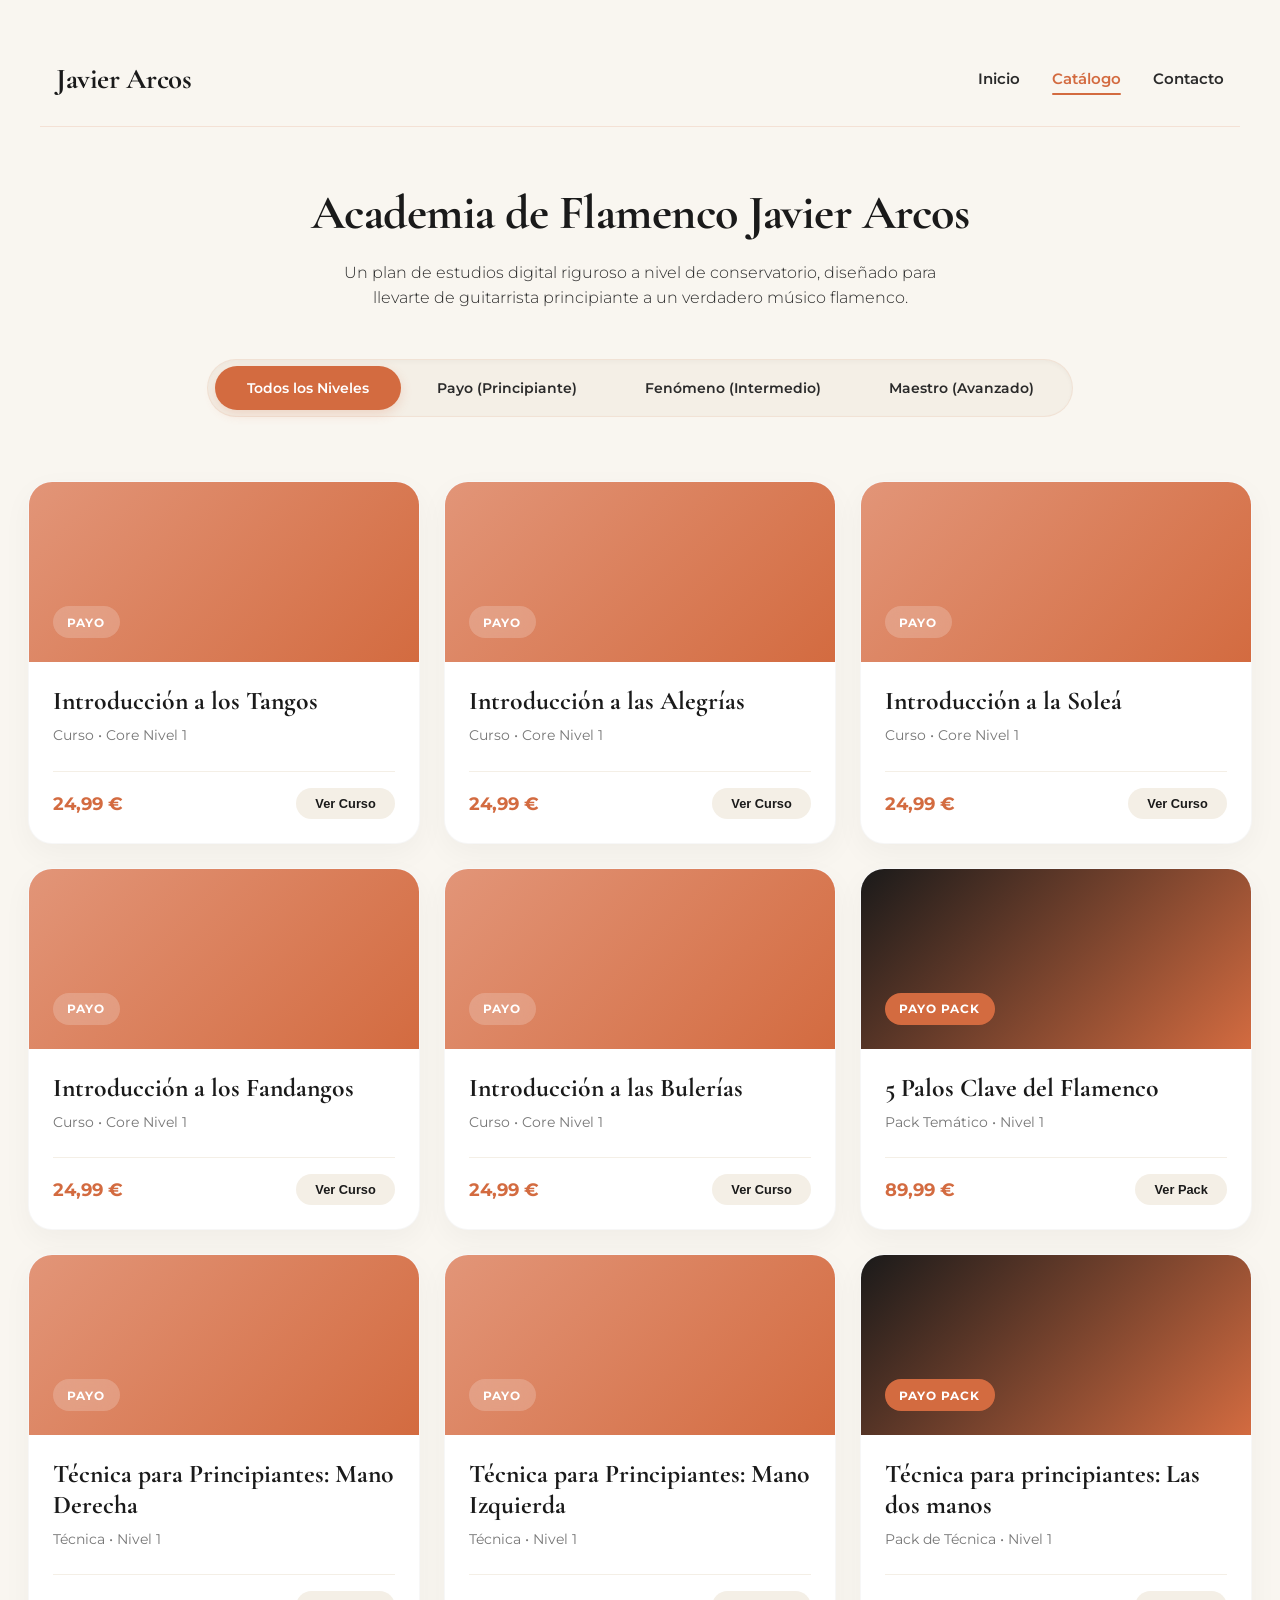
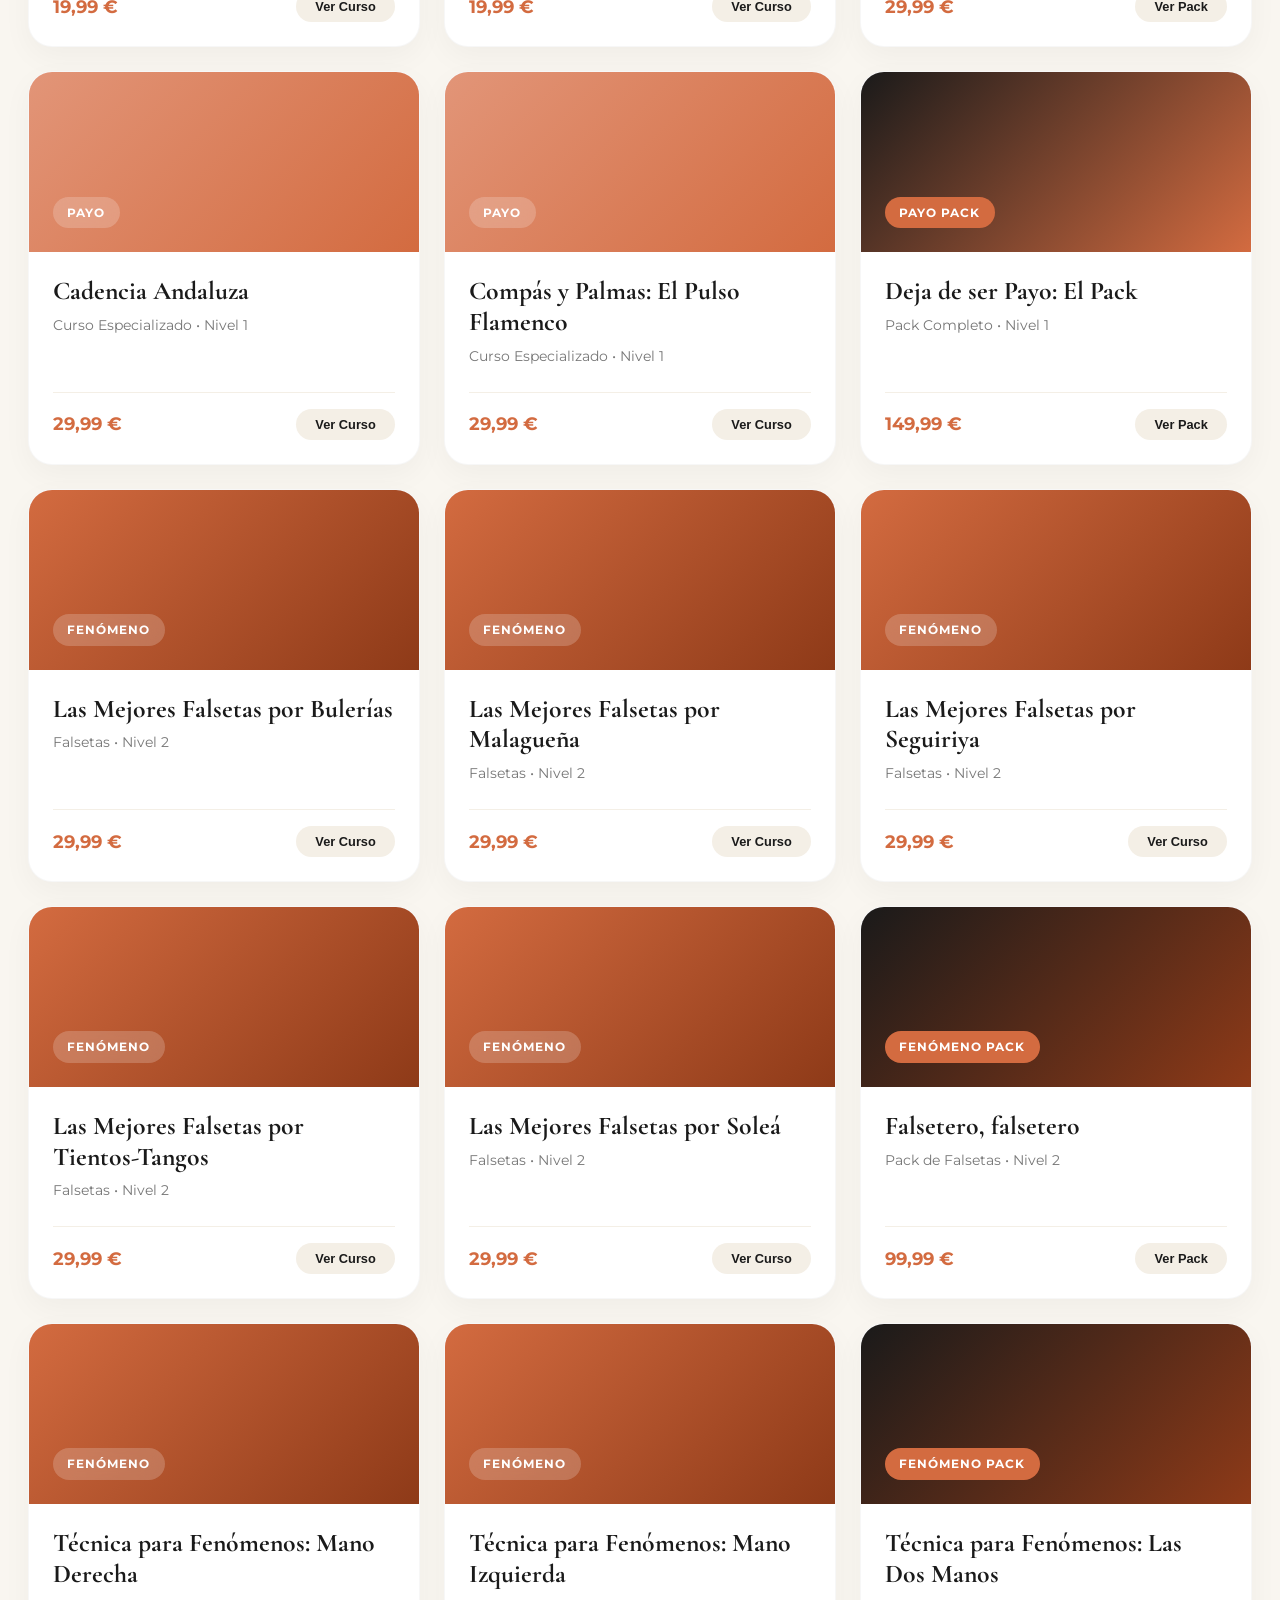
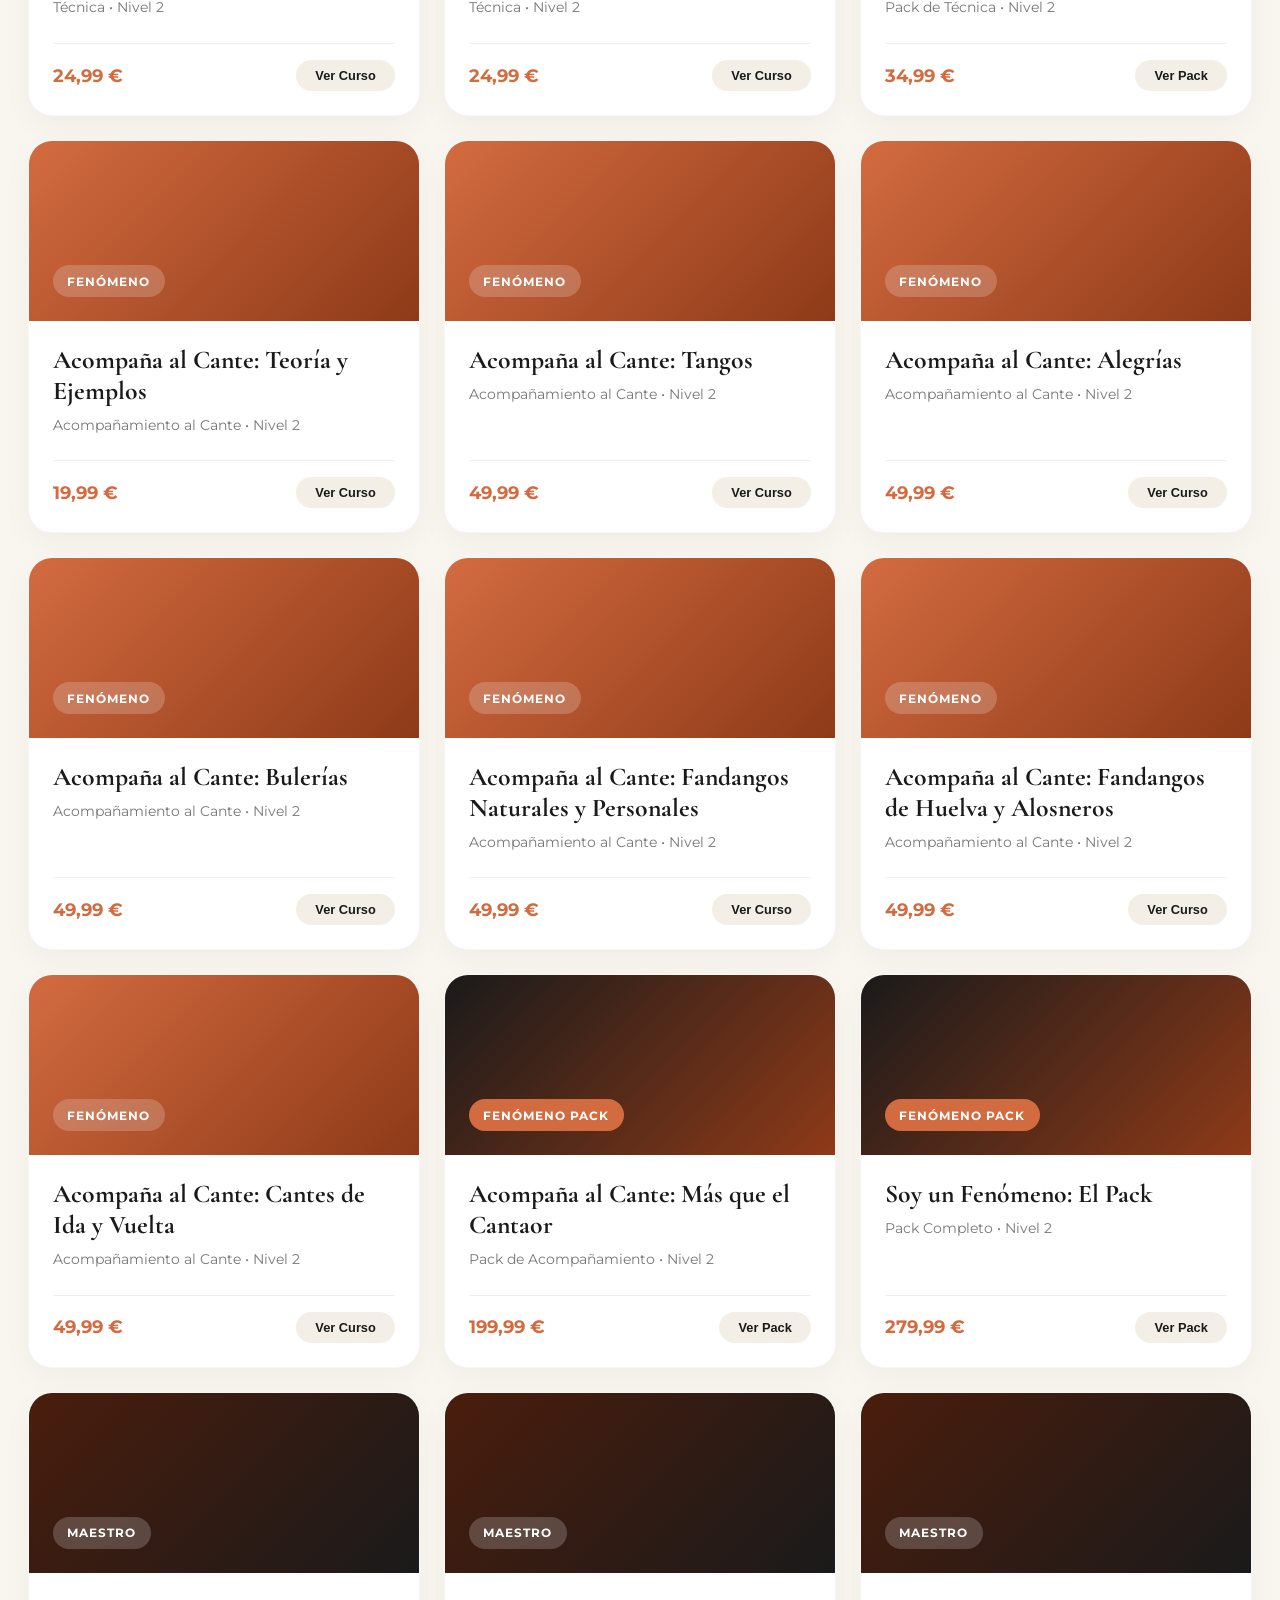
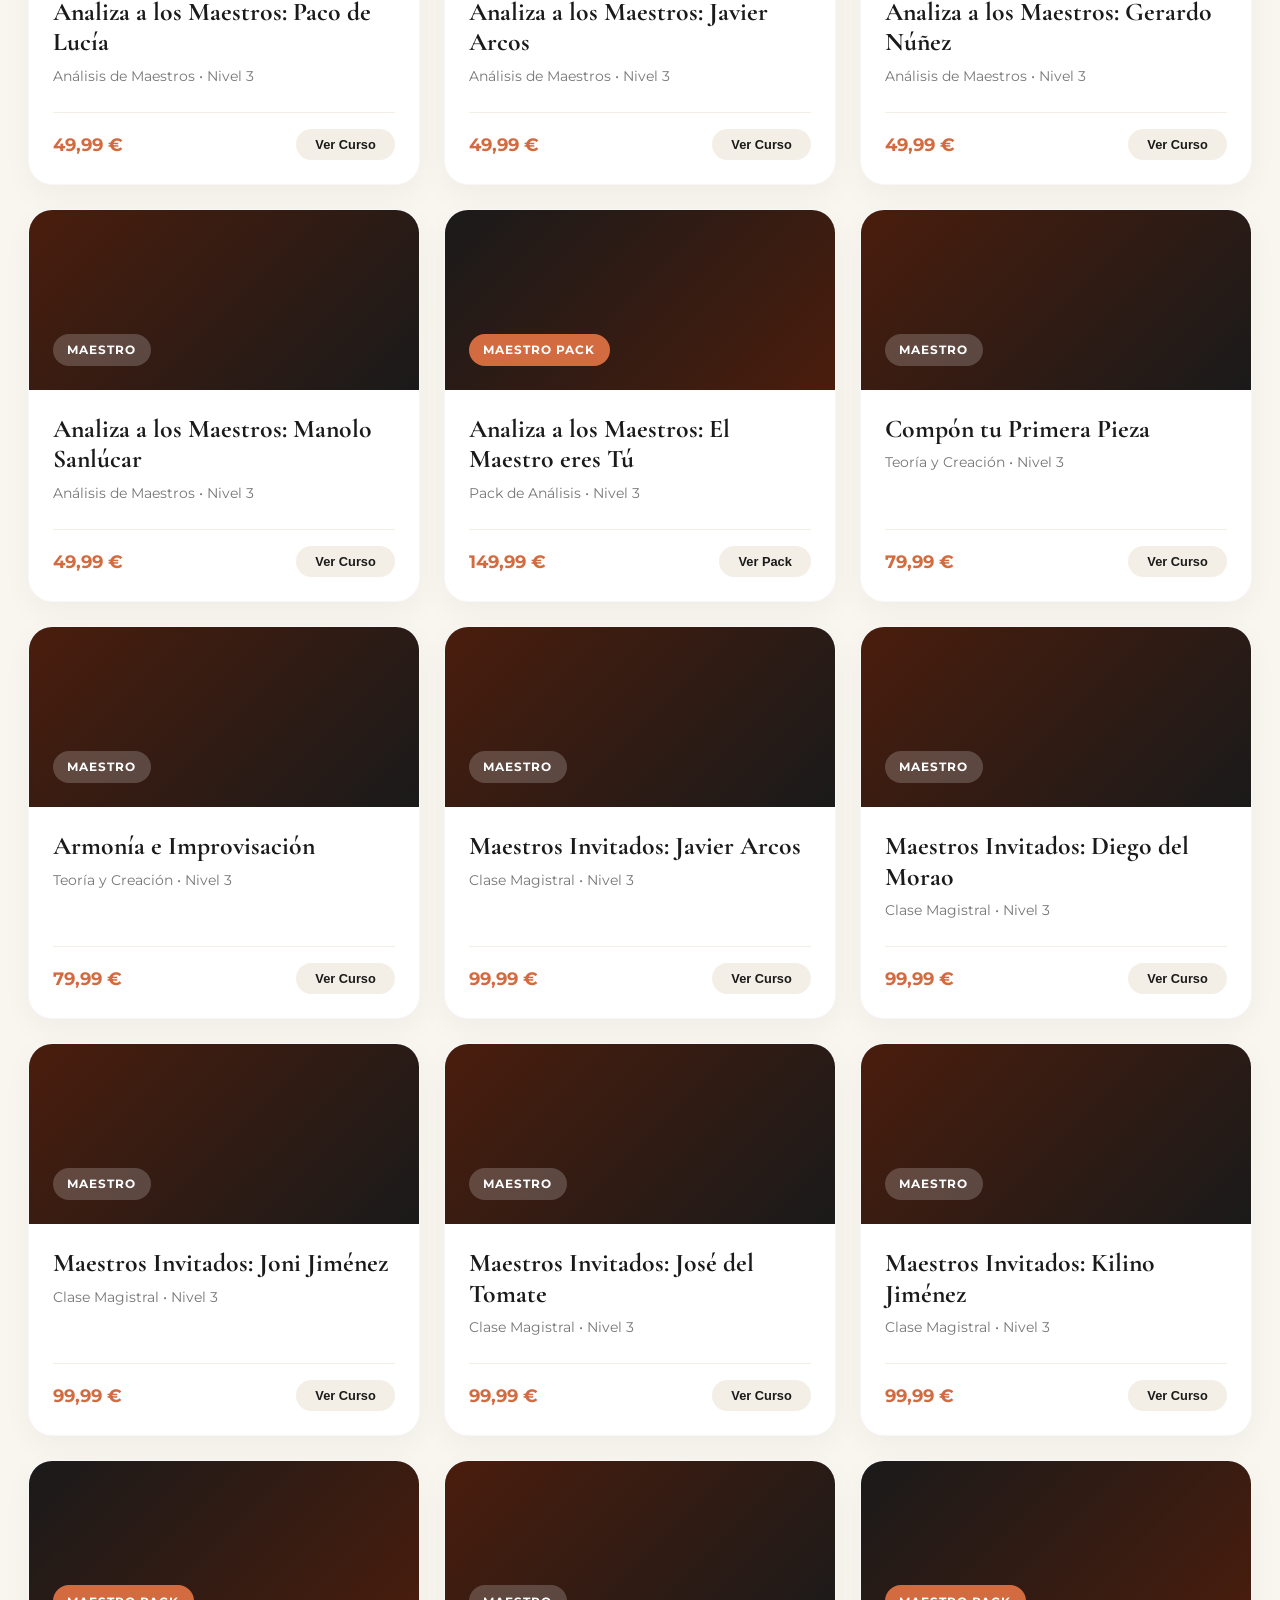
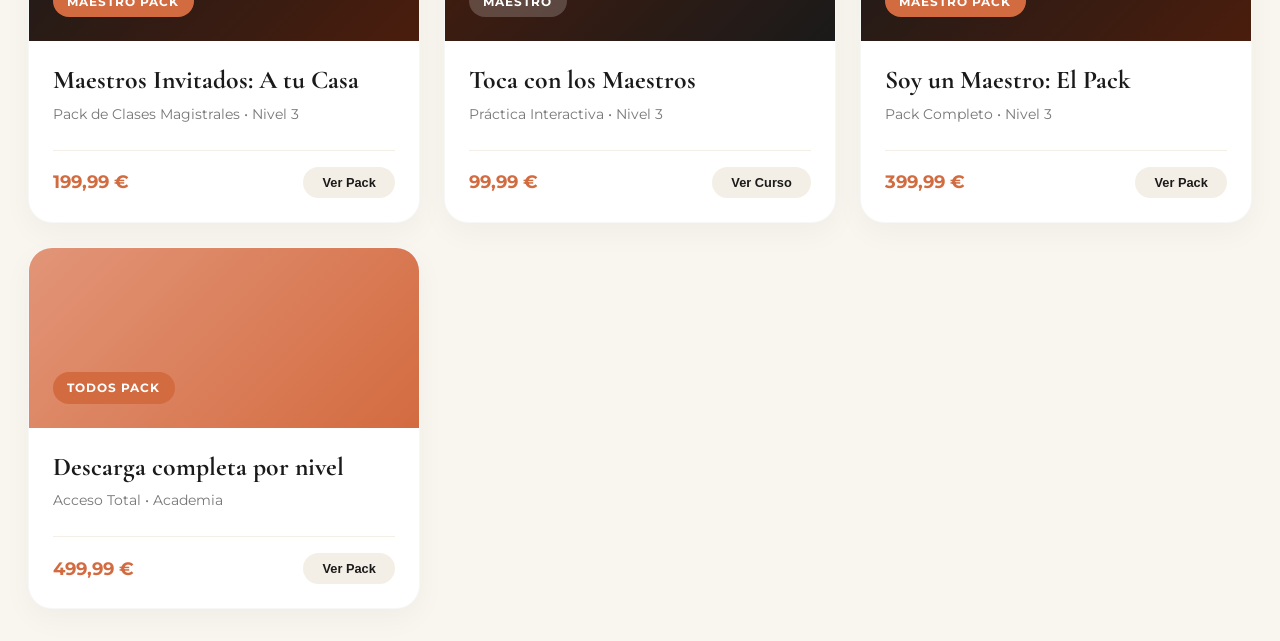
==== catalogo.html @ 4272d0fd "Added initial files" ====
<!DOCTYPE html>
<html lang="es">
<head>
    <meta charset="UTF-8">
    <meta name="viewport" content="width=device-width, initial-scale=1.0">
    <title>Academia de Flamenco Javier Arcos — Catálogo</title>
    <!-- Google Fonts: Cormorant Garamond (Serif) & Montserrat (Sans-Serif) -->
    <link rel="preconnect" href="https://fonts.googleapis.com">
    <link rel="preconnect" href="https://fonts.gstatic.com" crossorigin>
    <link href="https://fonts.googleapis.com/css2?family=Cormorant+Garamond:ital,wght@0,400;0,600;0,700;1,400&family=Montserrat:wght@300;400;500;600;700&display=swap" rel="stylesheet">
    
    <!-- Load parsed inventory from Prices CSV -->
    <script src="inventory.js"></script>
    
    <style>
        :root {
            --bg-clay: #F9F6F0;
            --bg-clay-dark: #F4EFE6;
            --terra-cotta: #D36B40;
            --pastel-orange: #F4A261;
            --charcoal: #1A1A1A;
            --charcoal-light: #2A2A2A;
            --white: #FFFFFF;
            --transition-smooth: all 0.35s cubic-bezier(0.16, 1, 0.3, 1);
        }

        * {
            box-sizing: border-box;
            margin: 0;
            padding: 0;
        }

        body {
            background-color: var(--bg-clay);
            color: var(--charcoal);
            font-family: 'Montserrat', sans-serif;
            line-height: 1.6;
            padding: 2rem 1rem;
            -webkit-font-smoothing: antialiased;
        }

        /* --- NAVIGATION BAR --- */
        .nav-bar {
            max-width: 1200px;
            margin: 0 auto 3rem auto;
            display: flex;
            justify-content: space-between;
            align-items: center;
            padding: 1.5rem 1rem;
            border-bottom: 1px solid rgba(211, 107, 64, 0.15);
        }

        .nav-logo {
            font-family: 'Cormorant Garamond', serif;
            font-size: 1.8rem;
            font-weight: 700;
            color: var(--charcoal);
            text-decoration: none;
            letter-spacing: -0.5px;
        }

        .nav-links {
            display: flex;
            gap: 2rem;
        }

        .nav-links a {
            font-family: 'Montserrat', sans-serif;
            font-size: 0.95rem;
            font-weight: 600;
            color: var(--charcoal-light);
            text-decoration: none;
            transition: var(--transition-smooth);
            position: relative;
            padding: 0.25rem 0;
        }

        .nav-links a:hover {
            color: var(--terra-cotta);
        }

        .nav-links a.active {
            color: var(--terra-cotta);
        }

        .nav-links a.active::after {
            content: '';
            position: absolute;
            bottom: 0;
            left: 0;
            width: 100%;
            height: 2px;
            background-color: var(--terra-cotta);
            border-radius: 2px;
        }

        header {
            max-width: 1200px;
            margin: 0 auto 3rem auto;
            text-align: center;
        }

        header h1 {
            font-family: 'Cormorant Garamond', serif;
            font-size: 3rem;
            font-weight: 700;
            margin-bottom: 0.5rem;
            color: var(--charcoal);
            letter-spacing: -0.5px;
        }

        header p {
            font-size: 1rem;
            font-weight: 300;
            color: var(--charcoal-light);
            max-width: 600px;
            margin: 0 auto;
        }

        /* --- STYLISH FILTER CONTROLS --- */
        .filter-container {
            display: flex;
            justify-content: center;
            margin-bottom: 3rem;
        }

        .filter-bar {
            background-color: var(--bg-clay-dark);
            padding: 0.4rem;
            border-radius: 100px;
            display: flex;
            gap: 0.25rem;
            box-shadow: inset 0 2px 4px rgba(0,0,0,0.03);
            border: 1px solid rgba(211, 107, 64, 0.1);
        }

        .filter-btn {
            background: none;
            border: none;
            outline: none;
            padding: 0.8rem 2rem;
            font-family: 'Montserrat', sans-serif;
            font-size: 0.9rem;
            font-weight: 600;
            color: var(--charcoal-light);
            border-radius: 100px;
            cursor: pointer;
            transition: var(--transition-smooth);
        }

        .filter-btn:hover {
            color: var(--terra-cotta);
        }

        .filter-btn.active {
            background-color: var(--terra-cotta);
            color: var(--white);
            box-shadow: 0 4px 12px rgba(213, 107, 64, 0.2);
        }

        /* --- SCROLLABLE CARD TRACK --- */
        .library-wrapper {
            max-width: 1240px;
            margin: 0 auto;
            position: relative;
        }

        /* Horizontal Scroll on Mobile, Beautiful Grid on Desktop */
        .library-track {
            display: flex;
            gap: 1.5rem;
            overflow-x: auto;
            padding: 1rem 0.5rem 2.5rem 0.5rem;
            scroll-behavior: smooth;
            scrollbar-width: thin;
            scrollbar-color: var(--terra-cotta) var(--bg-clay-dark);
        }

        .library-track::-webkit-scrollbar {
            height: 6px;
        }

        .library-track::-webkit-scrollbar-track {
            background: var(--bg-clay-dark);
            border-radius: 10px;
        }

        .library-track::-webkit-scrollbar-thumb {
            background-color: var(--terra-cotta);
            border-radius: 10px;
        }

        /* --- THE CARD --- */
        .course-card {
            flex: 0 0 320px;
            background-color: var(--white);
            border-radius: 24px;
            overflow: hidden;
            box-shadow: 0 10px 30px rgba(26, 26, 26, 0.04);
            border: 1px solid rgba(26, 26, 26, 0.03);
            cursor: pointer;
            transition: var(--transition-smooth);
            display: flex;
            flex-direction: column;
            position: relative;
        }

        .course-card:hover {
            transform: translateY(-8px);
            box-shadow: 0 20px 40px rgba(213, 107, 64, 0.1);
            border-color: rgba(213, 107, 64, 0.15);
        }

        /* Unique artistic gradient covers for a warm, premium feel */
        .card-cover {
            height: 180px;
            position: relative;
            display: flex;
            align-items: flex-end;
            padding: 1.5rem;
            background-size: cover;
            background-position: center;
        }

        .cover-payo {
            background: linear-gradient(135deg, #E29578 0%, #D36B40 100%);
        }
        .cover-fenomeno {
            background: linear-gradient(135deg, #D36B40 0%, #8E3A18 100%);
        }
        .cover-maestro {
            background: linear-gradient(135deg, #4A1D0D 0%, #1A1A1A 100%);
        }

        .badge {
            background-color: rgba(255, 255, 255, 0.2);
            backdrop-filter: blur(10px);
            color: var(--white);
            padding: 0.4rem 0.9rem;
            border-radius: 100px;
            font-size: 0.75rem;
            font-weight: 700;
            text-transform: uppercase;
            letter-spacing: 1px;
        }

        .card-content {
            padding: 1.5rem;
            display: flex;
            flex-direction: column;
            flex-grow: 1;
            justify-content: space-between;
        }

        .card-title {
            font-family: 'Cormorant Garamond', serif;
            font-size: 1.6rem;
            font-weight: 700;
            color: var(--charcoal);
            line-height: 1.2;
            margin-bottom: 0.5rem;
        }

        .card-meta {
            font-size: 0.85rem;
            color: #777;
            margin-bottom: 1.5rem;
            font-weight: 400;
        }

        .card-footer {
            display: flex;
            justify-content: space-between;
            align-items: center;
            border-top: 1px solid var(--bg-clay-dark);
            padding-top: 1rem;
            margin-top: auto;
        }

        .price-tag {
            font-size: 1.15rem;
            font-weight: 700;
            color: var(--terra-cotta);
        }

        .view-btn {
            background-color: var(--bg-clay-dark);
            color: var(--charcoal);
            border: none;
            padding: 0.5rem 1.2rem;
            border-radius: 100px;
            font-weight: 600;
            font-size: 0.8rem;
            transition: var(--transition-smooth);
        }

        .course-card:hover .view-btn {
            background-color: var(--terra-cotta);
            color: var(--white);
        }

        /* --- APP STORE POPUP MODAL --- */
        .modal-overlay {
            position: fixed;
            top: 0;
            left: 0;
            width: 100%;
            height: 100%;
            background-color: rgba(26, 26, 26, 0.4);
            backdrop-filter: blur(8px);
            display: flex;
            justify-content: center;
            align-items: center;
            z-index: 1000;
            opacity: 0;
            pointer-events: none;
            transition: opacity 0.3s ease;
            padding: 1.5rem;
        }

        .modal-overlay.active {
            opacity: 1;
            pointer-events: auto;
        }

        .modal-card {
            background-color: var(--white);
            width: 100%;
            max-width: 600px;
            border-radius: 32px;
            overflow: hidden;
            box-shadow: 0 30px 60px rgba(0,0,0,0.2);
            position: relative;
            transform: scale(0.9) translateY(30px);
            transition: transform 0.4s cubic-bezier(0.16, 1, 0.3, 1);
            max-height: 90vh;
            display: flex;
            flex-direction: column;
        }

        .modal-overlay.active .modal-card {
            transform: scale(1) translateY(0);
        }

        .modal-close {
            position: absolute;
            top: 1.5rem;
            right: 1.5rem;
            width: 36px;
            height: 36px;
            background-color: rgba(26, 26, 26, 0.8);
            border: none;
            border-radius: 50%;
            color: var(--white);
            font-size: 1.2rem;
            cursor: pointer;
            display: flex;
            align-items: center;
            justify-content: center;
            z-index: 10;
            transition: var(--transition-smooth);
        }

        .modal-close:hover {
            background-color: var(--terra-cotta);
            transform: rotate(90deg);
        }

        .modal-hero {
            height: 220px;
            position: relative;
            display: flex;
            align-items: flex-end;
            padding: 2rem;
        }

        .modal-body {
            padding: 2rem;
            overflow-y: auto;
        }

        .modal-title {
            font-family: 'Cormorant Garamond', serif;
            font-size: 2.2rem;
            font-weight: 700;
            color: var(--charcoal);
            line-height: 1.2;
            margin-bottom: 0.5rem;
        }

        .modal-level {
            font-size: 0.85rem;
            text-transform: uppercase;
            font-weight: 700;
            letter-spacing: 1.5px;
            color: var(--terra-cotta);
            margin-bottom: 1rem;
        }

        .modal-desc {
            font-size: 0.95rem;
            font-weight: 300;
            color: var(--charcoal-light);
            margin-bottom: 2rem;
        }

        /* --- SYLLABUS / CURRICULUM SECTION --- */
        .modal-curriculum {
            margin-top: 2rem;
            margin-bottom: 2rem;
            border-top: 1px solid var(--bg-clay-dark);
            padding-top: 1.5rem;
        }

        .curriculum-title {
            font-family: 'Cormorant Garamond', serif;
            font-size: 1.4rem;
            font-weight: 700;
            margin-bottom: 1rem;
            color: var(--charcoal);
        }

        .curriculum-list {
            display: flex;
            flex-direction: column;
            gap: 0.75rem;
        }

        .curriculum-item {
            background-color: var(--bg-clay);
            padding: 0.9rem 1.2rem;
            border-radius: 12px;
            display: flex;
            justify-content: space-between;
            align-items: center;
            border: 1px solid rgba(211, 107, 64, 0.05);
            transition: var(--transition-smooth);
        }

        .curriculum-item:hover {
            border-color: rgba(211, 107, 64, 0.2);
            background-color: var(--bg-clay-dark);
        }

        .curriculum-left {
            display: flex;
            align-items: center;
            gap: 0.75rem;
        }

        .curriculum-play-icon {
            color: var(--terra-cotta);
            font-size: 1.1rem;
            display: flex;
            align-items: center;
        }

        .curriculum-lesson-title {
            font-size: 0.9rem;
            font-weight: 500;
            color: var(--charcoal-light);
        }

        .curriculum-duration {
            font-size: 0.8rem;
            font-weight: 600;
            color: #777;
            background-color: rgba(0,0,0,0.04);
            padding: 0.2rem 0.5rem;
            border-radius: 6px;
        }

        /* --- THE SMART BUNDLE UPSELL BANNER --- */
        .upsell-banner {
            background-color: var(--bg-clay-dark);
            border: 1px dashed var(--terra-cotta);
            border-radius: 20px;
            padding: 1.5rem;
            margin-bottom: 2rem;
            display: none; /* Controlled via JS */
            flex-direction: column;
            gap: 1rem;
        }

        .upsell-header {
            display: flex;
            align-items: center;
            gap: 0.5rem;
            font-weight: 700;
            font-size: 0.9rem;
            color: var(--terra-cotta);
        }

        .upsell-text {
            font-size: 0.85rem;
            color: var(--charcoal-light);
            font-weight: 400;
        }

        .upsell-btn {
            background-color: var(--terra-cotta);
            color: var(--white);
            border: none;
            padding: 0.75rem 1.5rem;
            border-radius: 100px;
            font-weight: 600;
            font-size: 0.85rem;
            cursor: pointer;
            text-align: center;
            transition: var(--transition-smooth);
        }

        .upsell-btn:hover {
            background-color: var(--charcoal);
            box-shadow: 0 4px 12px rgba(0,0,0,0.15);
        }

        .modal-actions {
            display: flex;
            justify-content: space-between;
            align-items: center;
            border-top: 1px solid var(--bg-clay-dark);
            padding-top: 1.5rem;
            gap: 1.5rem;
        }

        .modal-price {
            font-size: 1.5rem;
            font-weight: 700;
            color: var(--charcoal);
        }

        .modal-action-btns {
            display: flex;
            gap: 0.75rem;
            flex-grow: 1;
            justify-content: flex-end;
        }

        .checkout-btn {
            background-color: var(--charcoal);
            color: var(--white);
            border: none;
            padding: 0.9rem 1.8rem;
            border-radius: 100px;
            font-weight: 600;
            font-size: 0.9rem;
            cursor: pointer;
            transition: var(--transition-smooth);
            text-align: center;
            flex-grow: 1;
            max-width: 200px;
        }

        .checkout-btn:hover {
            background-color: var(--terra-cotta);
            box-shadow: 0 4px 15px rgba(213, 107, 64, 0.3);
        }

        .checkout-btn.secondary {
            background-color: var(--bg-clay-dark);
            color: var(--charcoal);
            border: 1px solid rgba(26, 26, 26, 0.1);
        }

        .checkout-btn.secondary:hover {
            background-color: var(--charcoal);
            color: var(--white);
            border-color: var(--charcoal);
            box-shadow: 0 4px 15px rgba(26, 26, 26, 0.1);
        }

        /* Desktop Grid Transformation */
        @media (min-width: 900px) {
            .library-track {
                display: grid;
                grid-template-columns: repeat(auto-fill, minmax(320px, 1fr));
                overflow-x: visible;
                padding-bottom: 0;
            }
            .course-card {
                flex: none;
            }
        }
    </style>
</head>
<body>

    <nav class="nav-bar">
        <a href="index.html" class="nav-logo">Javier Arcos</a>
        <div class="nav-links">
            <a href="index.html">Inicio</a>
            <a href="catalogo.html" class="active">Catálogo</a>
            <a href="contacto.html">Contacto</a>
        </div>
    </nav>

    <header>
        <h1>Academia de Flamenco Javier Arcos</h1>
        <p>Un plan de estudios digital riguroso a nivel de conservatorio, diseñado para llevarte de guitarrista principiante a un verdadero músico flamenco.</p>
    </header>

    <!-- STYLISH LEVEL TABS -->
    <div class="filter-container">
        <div class="filter-bar">
            <button class="filter-btn active" onclick="filterLevel('all')">Todos los Niveles</button>
            <button class="filter-btn" onclick="filterLevel('payo')">Payo (Principiante)</button>
            <button class="filter-btn" onclick="filterLevel('fenomeno')">Fenómeno (Intermedio)</button>
            <button class="filter-btn" onclick="filterLevel('maestro')">Maestro (Avanzado)</button>
        </div>
    </div>

    <!-- LIBRARY WORKSPACE -->
    <div class="library-wrapper">
        <div class="library-track" id="library-track">
            <!-- Dynamic courses loaded via script -->
        </div>
    </div>

    <!-- APP STORE POPUP MODAL -->
    <div class="modal-overlay" id="modal-overlay" onclick="closeModal(event)">
        <div class="modal-card" id="modal-card">
            <button class="modal-close" onclick="closeModalForce()">&times;</button>
            <div class="modal-hero" id="modal-hero">
                <!-- Color-assigned cover gradient -->
            </div>
            <div class="modal-body">
                <span class="modal-level" id="modal-level-badge">Nivel</span>
                <h2 class="modal-title" id="modal-title">Título del Curso</h2>
                <p class="modal-desc" id="modal-desc">Descripción detallada del curso aquí.</p>

                <!-- Curriculum (5 lessons) Section -->
                <div class="modal-curriculum">
                    <h3 class="curriculum-title">Clases Incluidas (5 Lecciones en Video)</h3>
                    <div class="curriculum-list" id="curriculum-list">
                        <!-- Loaded dynamically -->
                    </div>
                </div>

                <!-- Dynamic Upsell Banner (shows only if item is individual) -->
                <div class="upsell-banner" id="upsell-banner">
                    <div class="upsell-header">
                        <span>💡</span> OFERTA ELECCIÓN INTELIGENTE
                    </div>
                    <div class="upsell-text" id="upsell-text">
                        Este módulo está incluido en el pack completo. ¡Ahorra más del 30% al adquirir el paquete completo!
                    </div>
                    <button class="upsell-btn" id="upsell-btn" onclick="openBundleFromUpsell()">Ver Pack Completo en su Lugar</button>
                </div>

                <div class="modal-actions">
                    <span class="modal-price" id="modal-price">0,00 €</span>
                    <div class="modal-action-btns">
                        <button class="checkout-btn secondary" id="quick-unlock-btn">Pago Rápido</button>
                        <button class="checkout-btn" id="cart-checkout-btn">Ir a la Caja</button>
                    </div>
                </div>
            </div>
        </div>
    </div>

    <script>
        // --- LESSON CURRICULUM GENERATOR ---
        function generateClassOverview(course) {
            const lessons = [];
            const title = course.title;
            
            if (title.includes("Tangos")) {
                lessons.push(
                    { title: "Estructura rítmica y compás base por Tangos", duration: "10:45" },
                    { title: "El marcaje tradicional y postura de la mano", duration: "12:15" },
                    { title: "Técnica de pulgar y arrastres fundamentales", duration: "09:30" },
                    { title: "Estudio detallado de la primera falseta clásica", duration: "15:20" },
                    { title: "Remates y cierres para acompañar", duration: "11:10" }
                );
            } else if (title.includes("Bulerías") || title.includes("Bulería")) {
                lessons.push(
                    { title: "El ciclo de 12 tiempos y acentuación en la Bulería", duration: "12:40" },
                    { title: "Rasgueos esenciales (tres y cuatro dedos)", duration: "14:15" },
                    { title: "Técnica de alzapúa y síncopas de pulgar", duration: "11:55" },
                    { title: "Montaje paso a paso de una falseta de Jerez", duration: "18:30" },
                    { title: "Cierres por Bulerías y cómo rematar el compás", duration: "10:20" }
                );
            } else if (title.includes("Alegrías") || title.includes("Alegría")) {
                lessons.push(
                    { title: "El compás de Cádiz y sus acentos característicos", duration: "09:50" },
                    { title: "El silencio y la castellana: Estructura del baile", duration: "13:40" },
                    { title: "Rasgueos y dinámicas suaves en Alegrías", duration: "11:15" },
                    { title: "Falsetas con aire de salina y trémolo", duration: "16:25" },
                    { title: "El final por Bulerías de Cádiz (Juguetillos)", duration: "12:05" }
                );
            } else if (title.includes("Soleá") || title.includes("Soleares")) {
                lessons.push(
                    { title: "El compás de Soleá: Tempo y solemnidad", duration: "11:30" },
                    { title: "Toque de pulgar y ligado en Soleá", duration: "13:10" },
                    { title: "Estructura de la Soleá de concierto", duration: "10:45" },
                    { title: "Estudio detallado de falseta clásica", duration: "17:40" },
                    { title: "Remate final y resolución armónica", duration: "09:55" }
                );
            } else if (title.includes("Fandangos") || title.includes("Fandango")) {
                lessons.push(
                    { title: "El compás de 3/4 y rueda armónica del Fandango", duration: "08:45" },
                    { title: "Variaciones de pulgar y rasgueos sencillos", duration: "11:20" },
                    { title: "Estilo y ligaditos en la melodía principal", duration: "10:35" },
                    { title: "Desarrollo de variaciones tradicionales", duration: "14:50" },
                    { title: "Toque libre vs Toque compasado en el cante", duration: "12:15" }
                );
            } else if (title.includes("Técnica")) {
                lessons.push(
                    { title: "Biomecánica y calentamiento de manos", duration: "07:30" },
                    { title: "Ejercicios de independencia y fuerza de dedos", duration: "12:45" },
                    { title: "Estudio de velocidad progresiva y metrónomo", duration: "14:10" },
                    { title: "Control de tensión y ergonomía al tocar", duration: "10:15" },
                    { title: "Rutina diaria de práctica recomendada", duration: "15:00" }
                );
            } else if (title.includes("Cante") || title.includes("Acompaña")) {
                lessons.push(
                    { title: "Introducción al cante: Escuchar al cantaor", duration: "11:20" },
                    { title: "Afinación y transposición de tonos", duration: "09:45" },
                    { title: "El marcaje y las respuestas al cante", duration: "14:30" },
                    { title: "Estructura de la letra y tercios", duration: "13:15" },
                    { title: "Llamadas, falsetas cortas y cierres interactivos", duration: "16:10" }
                );
            } else if (title.includes("Maestros") || title.includes("Maestro")) {
                lessons.push(
                    { title: "Contexto histórico y estilo del maestro", duration: "10:15" },
                    { title: "Deconstrucción técnica de su recurso estrella", duration: "15:40" },
                    { title: "Análisis de su falseta más icónica", duration: "22:10" },
                    { title: "Conceptos armónicos y escalas predilectas", duration: "16:30" },
                    { title: "Cómo adaptar sus ideas a tu propia guitarra", duration: "14:05" }
                );
            } else {
                lessons.push(
                    { title: `Introducción general y objetivos del curso`, duration: "08:15" },
                    { title: `Técnicas fundamentales aplicadas a ${title}`, duration: "12:30" },
                    { title: `Estudio práctico y desglose de falsetas`, duration: "15:45" },
                    { title: `Dinámica de acompañamiento y ritmo avanzado`, duration: "13:20" },
                    { title: `Conclusión, consejos finales y rutina de estudio`, duration: "09:50" }
                );
            }
            return lessons;
        }

        // --- LIVE FILTERING ---
        function filterLevel(level) {
            const buttons = document.querySelectorAll('.filter-btn');
            buttons.forEach(btn => btn.classList.remove('active'));
            
            if (typeof event !== 'undefined' && event.currentTarget) {
                event.currentTarget.classList.add('active');
            } else if (typeof event !== 'undefined' && event.target) {
                event.target.classList.add('active');
            }

            const cards = document.querySelectorAll('.course-card');
            cards.forEach(card => {
                const cardLevel = card.getAttribute('data-level');
                if (level === 'all' || cardLevel === level) {
                    card.style.display = 'flex';
                    setTimeout(() => {
                        card.style.opacity = '1';
                        card.style.transform = 'scale(1)';
                    }, 50);
                } else {
                    card.style.opacity = '0';
                    card.style.transform = 'scale(0.95)';
                    setTimeout(() => {
                        card.style.display = 'none';
                    }, 300);
                }
            });
        }

        // --- APP STORE MODAL CONTROLLERS ---
        const overlay = document.getElementById('modal-overlay');
        let activeBundleId = null;

        function openModal(course) {
            const mHero = document.getElementById('modal-hero');
            const mLevel = document.getElementById('modal-level-badge');
            const mTitle = document.getElementById('modal-title');
            const mDesc = document.getElementById('modal-desc');
            const mPrice = document.getElementById('modal-price');
            const upsell = document.getElementById('upsell-banner');
            const quickUnlockBtn = document.getElementById('quick-unlock-btn');
            const cartCheckoutBtn = document.getElementById('cart-checkout-btn');
            const currList = document.getElementById('curriculum-list');

            // Set content
            mLevel.innerText = course.level.toUpperCase();
            mTitle.innerText = course.title;
            mDesc.innerText = course.desc;
            mPrice.innerText = course.price;
            
            // Build Lesson Syllabus
            currList.innerHTML = '';
            const lessons = generateClassOverview(course);
            lessons.forEach((les, idx) => {
                const item = document.createElement('div');
                item.className = 'curriculum-item';
                item.innerHTML = `
                    <div class="curriculum-left">
                        <span class="curriculum-play-icon">▶</span>
                        <span class="curriculum-lesson-title">${idx + 1}. ${les.title}</span>
                    </div>
                    <span class="curriculum-duration">${les.duration}</span>
                `;
                currList.appendChild(item);
            });

            // Action CTAs
            quickUnlockBtn.onclick = () => alert(`¡Pago rápido iniciado para: ${course.title}!`);
            cartCheckoutBtn.onclick = () => {
                window.location.href = `checkout.html?id=${course.id}`;
            };

            // Assign matching cover styling to the modal
            mHero.className = "modal-hero";
            if (course.levelSlug === 'payo') {
                mHero.classList.add('cover-payo');
            } else if (course.levelSlug === 'fenomeno') {
                mHero.classList.add('cover-fenomeno');
            } else {
                mHero.classList.add('cover-maestro');
            }

            // Dynamic Bundle Logic
            if (course.type === 'individual') {
                activeBundleId = course.bundleId;
                document.getElementById('upsell-text').innerHTML = `Este curso está incluido en <strong>${course.bundleName}</strong> por solo <strong>${course.bundlePrice}</strong>. ¡Consigue acceso de por vida a todos los módulos de este nivel y ahorra!`;
                upsell.style.display = 'flex';
            } else {
                upsell.style.display = 'none';
                activeBundleId = null;
            }

            // Open overlay
            overlay.classList.add('active');
        }

        // Close modal when clicking dark overlay
        function closeModal(event) {
            if (event.target === overlay) {
                overlay.classList.remove('active');
            }
        }

        // Close modal using close button
        function closeModalForce() {
            overlay.classList.remove('active');
        }

        // Auto-redirect user inside popup directly to the upsell bundle
        function openBundleFromUpsell() {
            if (activeBundleId) {
                overlay.classList.remove('active');
                setTimeout(() => {
                    const targetCard = document.querySelector(`[data-id="${activeBundleId}"]`);
                    if (targetCard) {
                        targetCard.click();
                    }
                }, 300);
            }
        }

        // --- DYNAMIC CARD GENERATION ---
        function renderLibrary() {
            const track = document.getElementById('library-track');
            track.innerHTML = '';

            inventory.forEach(course => {
                const card = document.createElement('div');
                card.className = 'course-card';
                card.setAttribute('data-level', course.levelSlug);
                card.setAttribute('data-id', course.id);
                card.setAttribute('data-type', course.type);

                let coverClass = 'cover-payo';
                if (course.levelSlug === 'fenomeno') coverClass = 'cover-fenomeno';
                if (course.levelSlug === 'maestro') coverClass = 'cover-maestro';

                let coverStyle = '';
                let badgeText = course.level;
                if (course.type === 'bundle') {
                    badgeText = `${course.level} Pack`;
                    if (course.levelSlug === 'payo') coverStyle = 'background: linear-gradient(135deg, #1A1A1A 0%, #D36B40 100%);';
                    else if (course.levelSlug === 'fenomeno') coverStyle = 'background: linear-gradient(135deg, #1A1A1A 0%, #8E3A18 100%);';
                    else if (course.levelSlug === 'maestro') coverStyle = 'background: linear-gradient(135deg, #1A1A1A 0%, #4A1D0D 100%);';
                }

                card.innerHTML = `
                    <div class="card-cover ${coverClass}" style="${coverStyle}">
                        <span class="badge" ${course.type === 'bundle' ? 'style="background-color: var(--terra-cotta);"' : ''}>${badgeText}</span>
                    </div>
                    <div class="card-content">
                        <div>
                            <h2 class="card-title">${course.title}</h2>
                            <p class="card-meta">${course.category}</p>
                        </div>
                        <div class="card-footer">
                            <span class="price-tag">${course.price}</span>
                            <button class="view-btn">${course.type === 'bundle' ? 'Ver Pack' : 'Ver Curso'}</button>
                        </div>
                    </div>
                `;

                card.addEventListener('click', () => {
                    openModal(course);
                });

                track.appendChild(card);
            });
        }

        window.addEventListener('DOMContentLoaded', () => {
            renderLibrary();
        });
    </script>
</body>
</html>
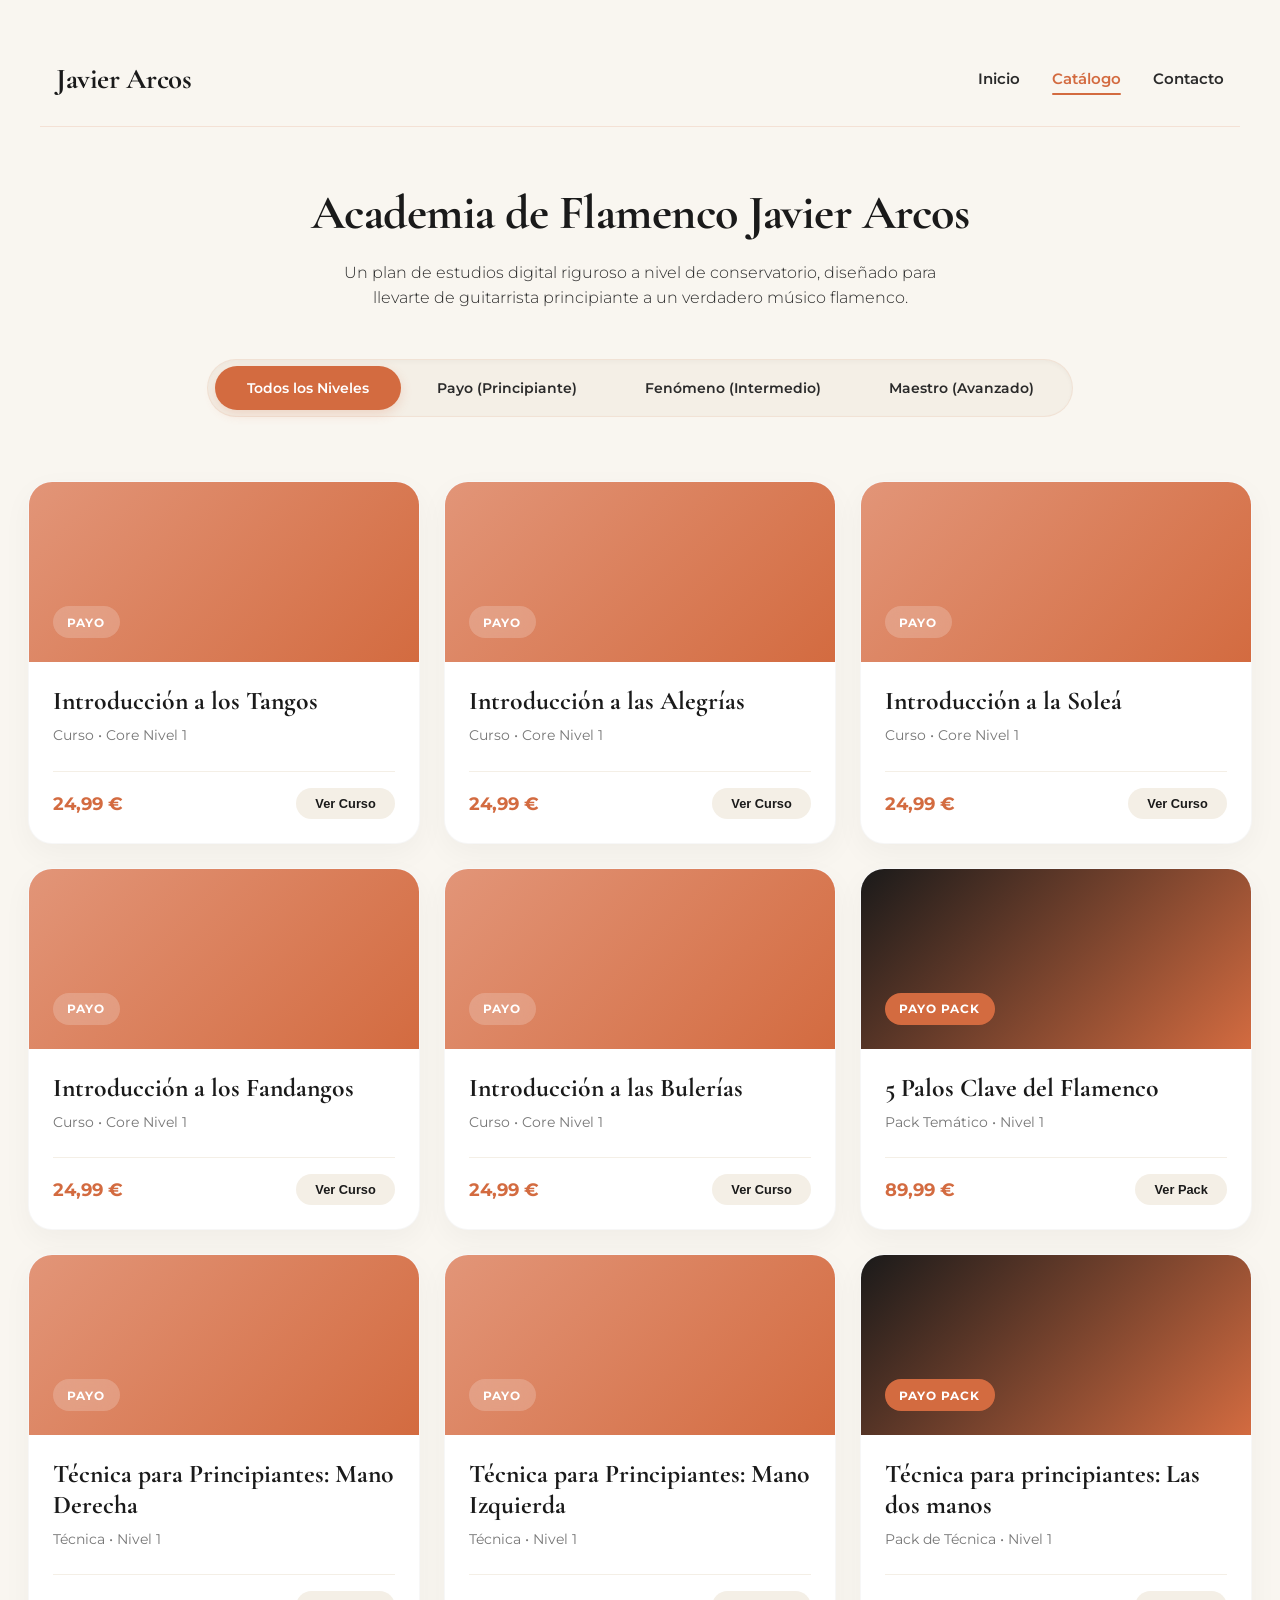
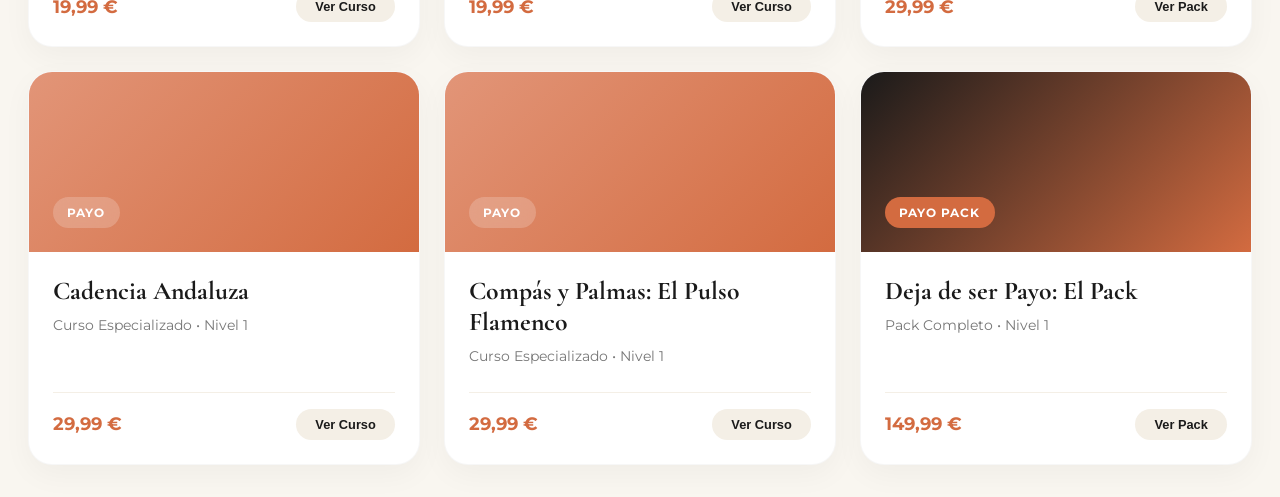
==== commit a60abf53: "feat: initial commit — multi-page Flamenco Academy website - index.html: artisanal homepage with Mul" ====
--- a/catalogo.html
+++ b/catalogo.html
@@ -530,44 +530,22 @@
             color: var(--charcoal);
         }
 
-        .modal-action-btns {
-            display: flex;
-            gap: 0.75rem;
-            flex-grow: 1;
-            justify-content: flex-end;
-        }
-
         .checkout-btn {
             background-color: var(--charcoal);
             color: var(--white);
             border: none;
-            padding: 0.9rem 1.8rem;
+            padding: 0.9rem 2rem;
             border-radius: 100px;
             font-weight: 600;
             font-size: 0.9rem;
             cursor: pointer;
             transition: var(--transition-smooth);
             text-align: center;
-            flex-grow: 1;
-            max-width: 200px;
         }
 
         .checkout-btn:hover {
             background-color: var(--terra-cotta);
             box-shadow: 0 4px 15px rgba(213, 107, 64, 0.3);
-        }
-
-        .checkout-btn.secondary {
-            background-color: var(--bg-clay-dark);
-            color: var(--charcoal);
-            border: 1px solid rgba(26, 26, 26, 0.1);
-        }
-
-        .checkout-btn.secondary:hover {
-            background-color: var(--charcoal);
-            color: var(--white);
-            border-color: var(--charcoal);
-            box-shadow: 0 4px 15px rgba(26, 26, 26, 0.1);
         }
 
         /* Desktop Grid Transformation */
@@ -650,96 +628,13 @@
 
                 <div class="modal-actions">
                     <span class="modal-price" id="modal-price">0,00 €</span>
-                    <div class="modal-action-btns">
-                        <button class="checkout-btn secondary" id="quick-unlock-btn">Pago Rápido</button>
-                        <button class="checkout-btn" id="cart-checkout-btn">Ir a la Caja</button>
-                    </div>
+                    <button class="checkout-btn" id="cart-checkout-btn">Ir a la Caja</button>
                 </div>
             </div>
         </div>
     </div>
 
     <script>
-        // --- LESSON CURRICULUM GENERATOR ---
-        function generateClassOverview(course) {
-            const lessons = [];
-            const title = course.title;
-            
-            if (title.includes("Tangos")) {
-                lessons.push(
-                    { title: "Estructura rítmica y compás base por Tangos", duration: "10:45" },
-                    { title: "El marcaje tradicional y postura de la mano", duration: "12:15" },
-                    { title: "Técnica de pulgar y arrastres fundamentales", duration: "09:30" },
-                    { title: "Estudio detallado de la primera falseta clásica", duration: "15:20" },
-                    { title: "Remates y cierres para acompañar", duration: "11:10" }
-                );
-            } else if (title.includes("Bulerías") || title.includes("Bulería")) {
-                lessons.push(
-                    { title: "El ciclo de 12 tiempos y acentuación en la Bulería", duration: "12:40" },
-                    { title: "Rasgueos esenciales (tres y cuatro dedos)", duration: "14:15" },
-                    { title: "Técnica de alzapúa y síncopas de pulgar", duration: "11:55" },
-                    { title: "Montaje paso a paso de una falseta de Jerez", duration: "18:30" },
-                    { title: "Cierres por Bulerías y cómo rematar el compás", duration: "10:20" }
-                );
-            } else if (title.includes("Alegrías") || title.includes("Alegría")) {
-                lessons.push(
-                    { title: "El compás de Cádiz y sus acentos característicos", duration: "09:50" },
-                    { title: "El silencio y la castellana: Estructura del baile", duration: "13:40" },
-                    { title: "Rasgueos y dinámicas suaves en Alegrías", duration: "11:15" },
-                    { title: "Falsetas con aire de salina y trémolo", duration: "16:25" },
-                    { title: "El final por Bulerías de Cádiz (Juguetillos)", duration: "12:05" }
-                );
-            } else if (title.includes("Soleá") || title.includes("Soleares")) {
-                lessons.push(
-                    { title: "El compás de Soleá: Tempo y solemnidad", duration: "11:30" },
-                    { title: "Toque de pulgar y ligado en Soleá", duration: "13:10" },
-                    { title: "Estructura de la Soleá de concierto", duration: "10:45" },
-                    { title: "Estudio detallado de falseta clásica", duration: "17:40" },
-                    { title: "Remate final y resolución armónica", duration: "09:55" }
-                );
-            } else if (title.includes("Fandangos") || title.includes("Fandango")) {
-                lessons.push(
-                    { title: "El compás de 3/4 y rueda armónica del Fandango", duration: "08:45" },
-                    { title: "Variaciones de pulgar y rasgueos sencillos", duration: "11:20" },
-                    { title: "Estilo y ligaditos en la melodía principal", duration: "10:35" },
-                    { title: "Desarrollo de variaciones tradicionales", duration: "14:50" },
-                    { title: "Toque libre vs Toque compasado en el cante", duration: "12:15" }
-                );
-            } else if (title.includes("Técnica")) {
-                lessons.push(
-                    { title: "Biomecánica y calentamiento de manos", duration: "07:30" },
-                    { title: "Ejercicios de independencia y fuerza de dedos", duration: "12:45" },
-                    { title: "Estudio de velocidad progresiva y metrónomo", duration: "14:10" },
-                    { title: "Control de tensión y ergonomía al tocar", duration: "10:15" },
-                    { title: "Rutina diaria de práctica recomendada", duration: "15:00" }
-                );
-            } else if (title.includes("Cante") || title.includes("Acompaña")) {
-                lessons.push(
-                    { title: "Introducción al cante: Escuchar al cantaor", duration: "11:20" },
-                    { title: "Afinación y transposición de tonos", duration: "09:45" },
-                    { title: "El marcaje y las respuestas al cante", duration: "14:30" },
-                    { title: "Estructura de la letra y tercios", duration: "13:15" },
-                    { title: "Llamadas, falsetas cortas y cierres interactivos", duration: "16:10" }
-                );
-            } else if (title.includes("Maestros") || title.includes("Maestro")) {
-                lessons.push(
-                    { title: "Contexto histórico y estilo del maestro", duration: "10:15" },
-                    { title: "Deconstrucción técnica de su recurso estrella", duration: "15:40" },
-                    { title: "Análisis de su falseta más icónica", duration: "22:10" },
-                    { title: "Conceptos armónicos y escalas predilectas", duration: "16:30" },
-                    { title: "Cómo adaptar sus ideas a tu propia guitarra", duration: "14:05" }
-                );
-            } else {
-                lessons.push(
-                    { title: `Introducción general y objetivos del curso`, duration: "08:15" },
-                    { title: `Técnicas fundamentales aplicadas a ${title}`, duration: "12:30" },
-                    { title: `Estudio práctico y desglose de falsetas`, duration: "15:45" },
-                    { title: `Dinámica de acompañamiento y ritmo avanzado`, duration: "13:20" },
-                    { title: `Conclusión, consejos finales y rutina de estudio`, duration: "09:50" }
-                );
-            }
-            return lessons;
-        }
 
         // --- LIVE FILTERING ---
         function filterLevel(level) {
@@ -782,7 +677,6 @@
             const mDesc = document.getElementById('modal-desc');
             const mPrice = document.getElementById('modal-price');
             const upsell = document.getElementById('upsell-banner');
-            const quickUnlockBtn = document.getElementById('quick-unlock-btn');
             const cartCheckoutBtn = document.getElementById('cart-checkout-btn');
             const currList = document.getElementById('curriculum-list');
 
@@ -791,11 +685,10 @@
             mTitle.innerText = course.title;
             mDesc.innerText = course.desc;
             mPrice.innerText = course.price;
-            
-            // Build Lesson Syllabus
+
+            // Build Lesson Syllabus from inventory data
             currList.innerHTML = '';
-            const lessons = generateClassOverview(course);
-            lessons.forEach((les, idx) => {
+            (course.curriculum || []).forEach((les, idx) => {
                 const item = document.createElement('div');
                 item.className = 'curriculum-item';
                 item.innerHTML = `
@@ -808,8 +701,7 @@
                 currList.appendChild(item);
             });
 
-            // Action CTAs
-            quickUnlockBtn.onclick = () => alert(`¡Pago rápido iniciado para: ${course.title}!`);
+            // Single CTA — go to checkout
             cartCheckoutBtn.onclick = () => {
                 window.location.href = `checkout.html?id=${course.id}`;
             };
@@ -824,10 +716,13 @@
                 mHero.classList.add('cover-maestro');
             }
 
-            // Dynamic Bundle Logic
-            if (course.type === 'individual') {
-                activeBundleId = course.bundleId;
-                document.getElementById('upsell-text').innerHTML = `Este curso está incluido en <strong>${course.bundleName}</strong> por solo <strong>${course.bundlePrice}</strong>. ¡Consigue acceso de por vida a todos los módulos de este nivel y ahorra!`;
+            // Dynamic Bundle Upsell Logic — driven by bundledIn property in inventory
+            if (course.bundledIn) {
+                activeBundleId = course.bundledIn;
+                const bundleCourse = inventory.find(c => c.id === course.bundledIn);
+                const bundleName = bundleCourse ? bundleCourse.title : 'el pack completo';
+                const bundlePrice = bundleCourse ? bundleCourse.price : '';
+                document.getElementById('upsell-text').innerHTML = `Este curso está incluido en <strong>${bundleName}</strong> por solo <strong>${bundlePrice}</strong>. ¡Consigue acceso de por vida a todos los módulos de este nivel y ahorra!`;
                 upsell.style.display = 'flex';
             } else {
                 upsell.style.display = 'none';
@@ -864,11 +759,12 @@
         }
 
         // --- DYNAMIC CARD GENERATION ---
+        // Only renders courses where available === true
         function renderLibrary() {
             const track = document.getElementById('library-track');
             track.innerHTML = '';
 
-            inventory.forEach(course => {
+            inventory.filter(course => course.available === true).forEach(course => {
                 const card = document.createElement('div');
                 card.className = 'course-card';
                 card.setAttribute('data-level', course.levelSlug);
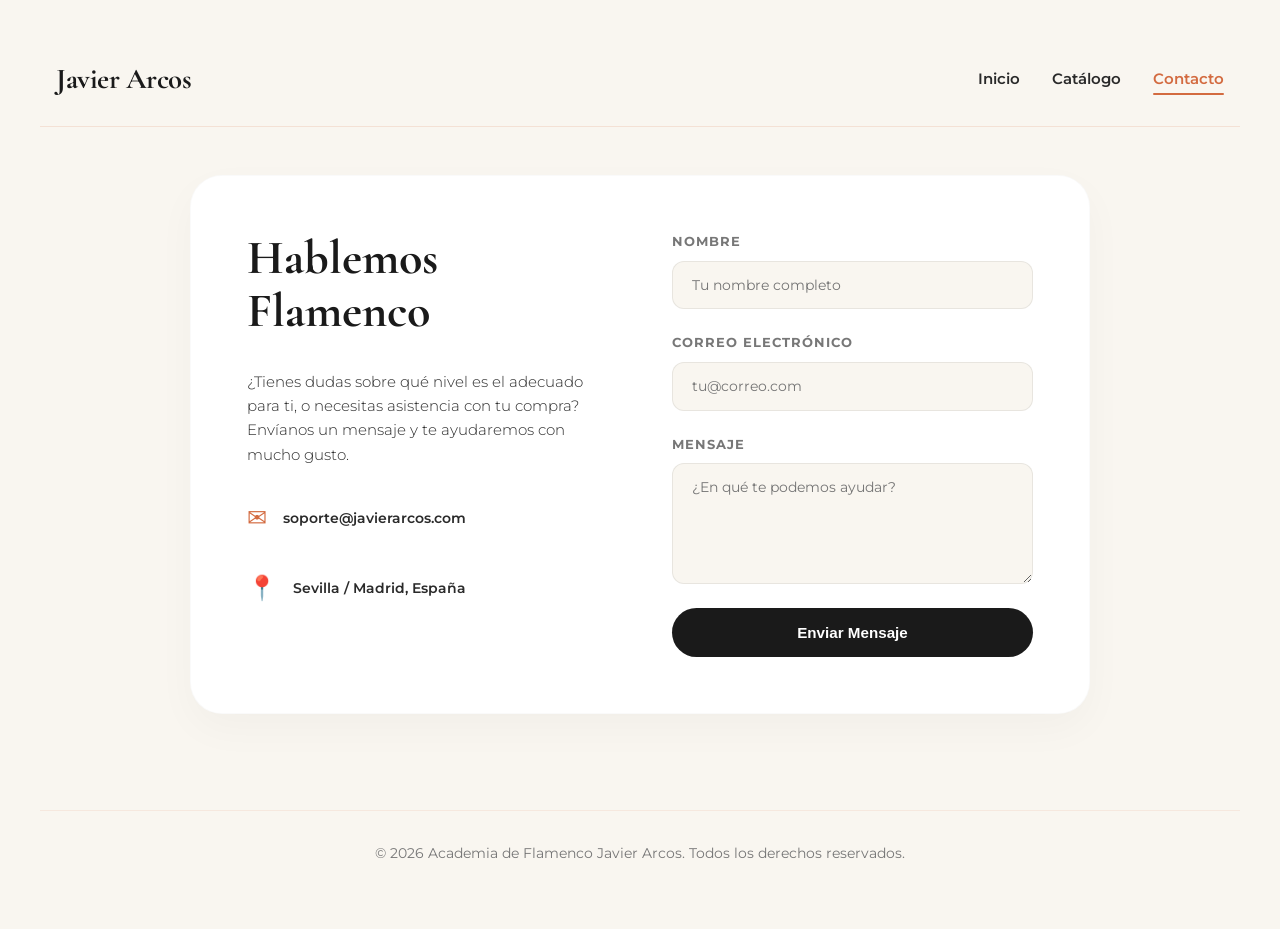
==== commit c9973f3f: "Fixed emails" ====
--- a/catalogo.html
+++ b/catalogo.html
@@ -3,14 +3,11 @@
 <head>
     <meta charset="UTF-8">
     <meta name="viewport" content="width=device-width, initial-scale=1.0">
-    <title>Academia de Flamenco Javier Arcos — Catálogo</title>
+    <title>Academia de Flamenco Javier Arcos — Contacto</title>
     <!-- Google Fonts: Cormorant Garamond (Serif) & Montserrat (Sans-Serif) -->
     <link rel="preconnect" href="https://fonts.googleapis.com">
     <link rel="preconnect" href="https://fonts.gstatic.com" crossorigin>
     <link href="https://fonts.googleapis.com/css2?family=Cormorant+Garamond:ital,wght@0,400;0,600;0,700;1,400&family=Montserrat:wght@300;400;500;600;700&display=swap" rel="stylesheet">
-    
-    <!-- Load parsed inventory from Prices CSV -->
-    <script src="inventory.js"></script>
     
     <style>
         :root {
@@ -94,470 +91,211 @@
             border-radius: 2px;
         }
 
-        header {
-            max-width: 1200px;
-            margin: 0 auto 3rem auto;
-            text-align: center;
-        }
-
-        header h1 {
+        /* --- CONTACT CONTENT --- */
+        .contact-container {
+            max-width: 900px;
+            margin: 3rem auto;
+            display: grid;
+            grid-template-columns: 1fr 1fr;
+            gap: 4rem;
+            background-color: var(--white);
+            padding: 3.5rem;
+            border-radius: 32px;
+            box-shadow: 0 15px 40px rgba(26, 26, 26, 0.03);
+            border: 1px solid rgba(26, 26, 26, 0.02);
+            position: relative;
+            min-height: 480px;
+        }
+
+        .contact-info {
+            display: flex;
+            flex-direction: column;
+            gap: 2rem;
+        }
+
+        .contact-info h1 {
             font-family: 'Cormorant Garamond', serif;
             font-size: 3rem;
+            line-height: 1.1;
             font-weight: 700;
-            margin-bottom: 0.5rem;
-            color: var(--charcoal);
-            letter-spacing: -0.5px;
-        }
-
-        header p {
-            font-size: 1rem;
+        }
+
+        .contact-info p {
+            font-size: 0.95rem;
             font-weight: 300;
             color: var(--charcoal-light);
-            max-width: 600px;
-            margin: 0 auto;
-        }
-
-        /* --- STYLISH FILTER CONTROLS --- */
-        .filter-container {
-            display: flex;
-            justify-content: center;
-            margin-bottom: 3rem;
-        }
-
-        .filter-bar {
-            background-color: var(--bg-clay-dark);
-            padding: 0.4rem;
-            border-radius: 100px;
-            display: flex;
-            gap: 0.25rem;
-            box-shadow: inset 0 2px 4px rgba(0,0,0,0.03);
-            border: 1px solid rgba(211, 107, 64, 0.1);
-        }
-
-        .filter-btn {
-            background: none;
-            border: none;
-            outline: none;
-            padding: 0.8rem 2rem;
-            font-family: 'Montserrat', sans-serif;
+        }
+
+        .info-item {
+            display: flex;
+            align-items: center;
+            gap: 1rem;
+        }
+
+        .info-icon {
+            font-size: 1.5rem;
+            color: var(--terra-cotta);
+        }
+
+        .info-text {
             font-size: 0.9rem;
             font-weight: 600;
             color: var(--charcoal-light);
-            border-radius: 100px;
-            cursor: pointer;
+        }
+
+        /* --- CONTACT FORM --- */
+        .contact-form {
+            display: flex;
+            flex-direction: column;
+            gap: 1.5rem;
             transition: var(--transition-smooth);
         }
 
-        .filter-btn:hover {
-            color: var(--terra-cotta);
-        }
-
-        .filter-btn.active {
-            background-color: var(--terra-cotta);
-            color: var(--white);
-            box-shadow: 0 4px 12px rgba(213, 107, 64, 0.2);
-        }
-
-        /* --- SCROLLABLE CARD TRACK --- */
-        .library-wrapper {
-            max-width: 1240px;
-            margin: 0 auto;
-            position: relative;
-        }
-
-        /* Horizontal Scroll on Mobile, Beautiful Grid on Desktop */
-        .library-track {
-            display: flex;
-            gap: 1.5rem;
-            overflow-x: auto;
-            padding: 1rem 0.5rem 2.5rem 0.5rem;
-            scroll-behavior: smooth;
-            scrollbar-width: thin;
-            scrollbar-color: var(--terra-cotta) var(--bg-clay-dark);
-        }
-
-        .library-track::-webkit-scrollbar {
-            height: 6px;
-        }
-
-        .library-track::-webkit-scrollbar-track {
-            background: var(--bg-clay-dark);
-            border-radius: 10px;
-        }
-
-        .library-track::-webkit-scrollbar-thumb {
-            background-color: var(--terra-cotta);
-            border-radius: 10px;
-        }
-
-        /* --- THE CARD --- */
-        .course-card {
-            flex: 0 0 320px;
-            background-color: var(--white);
-            border-radius: 24px;
-            overflow: hidden;
-            box-shadow: 0 10px 30px rgba(26, 26, 26, 0.04);
-            border: 1px solid rgba(26, 26, 26, 0.03);
-            cursor: pointer;
-            transition: var(--transition-smooth);
+        .form-group {
             display: flex;
             flex-direction: column;
-            position: relative;
-        }
-
-        .course-card:hover {
-            transform: translateY(-8px);
-            box-shadow: 0 20px 40px rgba(213, 107, 64, 0.1);
-            border-color: rgba(213, 107, 64, 0.15);
-        }
-
-        /* Unique artistic gradient covers for a warm, premium feel */
-        .card-cover {
-            height: 180px;
-            position: relative;
-            display: flex;
-            align-items: flex-end;
-            padding: 1.5rem;
-            background-size: cover;
-            background-position: center;
-        }
-
-        .cover-payo {
-            background: linear-gradient(135deg, #E29578 0%, #D36B40 100%);
-        }
-        .cover-fenomeno {
-            background: linear-gradient(135deg, #D36B40 0%, #8E3A18 100%);
-        }
-        .cover-maestro {
-            background: linear-gradient(135deg, #4A1D0D 0%, #1A1A1A 100%);
-        }
-
-        .badge {
-            background-color: rgba(255, 255, 255, 0.2);
-            backdrop-filter: blur(10px);
-            color: var(--white);
-            padding: 0.4rem 0.9rem;
-            border-radius: 100px;
-            font-size: 0.75rem;
+            gap: 0.5rem;
+        }
+
+        .form-group label {
+            font-size: 0.8rem;
             font-weight: 700;
             text-transform: uppercase;
             letter-spacing: 1px;
-        }
-
-        .card-content {
-            padding: 1.5rem;
-            display: flex;
-            flex-direction: column;
-            flex-grow: 1;
-            justify-content: space-between;
-        }
-
-        .card-title {
-            font-family: 'Cormorant Garamond', serif;
-            font-size: 1.6rem;
-            font-weight: 700;
+            color: #777;
+        }
+
+        .form-group input, 
+        .form-group textarea {
+            background-color: var(--bg-clay);
+            border: 1px solid rgba(26, 26, 26, 0.08);
+            border-radius: 12px;
+            padding: 0.9rem 1.2rem;
+            font-family: 'Montserrat', sans-serif;
+            font-size: 0.9rem;
             color: var(--charcoal);
-            line-height: 1.2;
-            margin-bottom: 0.5rem;
-        }
-
-        .card-meta {
-            font-size: 0.85rem;
-            color: #777;
-            margin-bottom: 1.5rem;
-            font-weight: 400;
-        }
-
-        .card-footer {
-            display: flex;
-            justify-content: space-between;
-            align-items: center;
-            border-top: 1px solid var(--bg-clay-dark);
-            padding-top: 1rem;
-            margin-top: auto;
-        }
-
-        .price-tag {
-            font-size: 1.15rem;
-            font-weight: 700;
-            color: var(--terra-cotta);
-        }
-
-        .view-btn {
-            background-color: var(--bg-clay-dark);
-            color: var(--charcoal);
+            outline: none;
+            transition: var(--transition-smooth);
+        }
+
+        .form-group input:focus, 
+        .form-group textarea:focus {
+            border-color: var(--terra-cotta);
+            background-color: var(--white);
+            box-shadow: 0 4px 12px rgba(213, 107, 64, 0.05);
+        }
+
+        .submit-btn {
+            background-color: var(--charcoal);
+            color: var(--white);
             border: none;
-            padding: 0.5rem 1.2rem;
+            padding: 1rem 2rem;
             border-radius: 100px;
             font-weight: 600;
-            font-size: 0.8rem;
+            font-size: 0.95rem;
+            cursor: pointer;
             transition: var(--transition-smooth);
-        }
-
-        .course-card:hover .view-btn {
+            text-align: center;
+            display: flex;
+            justify-content: center;
+            align-items: center;
+            gap: 0.5rem;
+        }
+
+        .submit-btn:hover {
             background-color: var(--terra-cotta);
-            color: var(--white);
-        }
-
-        /* --- APP STORE POPUP MODAL --- */
-        .modal-overlay {
-            position: fixed;
+            box-shadow: 0 4px 15px rgba(213, 107, 64, 0.3);
+        }
+
+        .submit-btn:disabled {
+            background-color: #888;
+            cursor: not-allowed;
+            box-shadow: none;
+        }
+
+        /* --- SUCCESS & ERROR STATES --- */
+        .form-status {
+            display: none;
+            font-size: 0.9rem;
+            font-weight: 600;
+            padding: 0.75rem;
+            border-radius: 8px;
+            text-align: center;
+        }
+
+        .form-status.error {
+            display: block;
+            background-color: #fce8e6;
+            color: #a8201a;
+            border: 1px solid #f5c2c1;
+        }
+
+        .success-overlay {
+            display: none;
+            position: absolute;
             top: 0;
             left: 0;
             width: 100%;
             height: 100%;
-            background-color: rgba(26, 26, 26, 0.4);
-            backdrop-filter: blur(8px);
-            display: flex;
+            background-color: var(--white);
+            border-radius: 32px;
+            flex-direction: column;
             justify-content: center;
             align-items: center;
-            z-index: 1000;
-            opacity: 0;
-            pointer-events: none;
-            transition: opacity 0.3s ease;
-            padding: 1.5rem;
-        }
-
-        .modal-overlay.active {
-            opacity: 1;
-            pointer-events: auto;
-        }
-
-        .modal-card {
-            background-color: var(--white);
-            width: 100%;
-            max-width: 600px;
-            border-radius: 32px;
-            overflow: hidden;
-            box-shadow: 0 30px 60px rgba(0,0,0,0.2);
-            position: relative;
-            transform: scale(0.9) translateY(30px);
-            transition: transform 0.4s cubic-bezier(0.16, 1, 0.3, 1);
-            max-height: 90vh;
-            display: flex;
-            flex-direction: column;
-        }
-
-        .modal-overlay.active .modal-card {
-            transform: scale(1) translateY(0);
-        }
-
-        .modal-close {
-            position: absolute;
-            top: 1.5rem;
-            right: 1.5rem;
-            width: 36px;
-            height: 36px;
-            background-color: rgba(26, 26, 26, 0.8);
-            border: none;
-            border-radius: 50%;
-            color: var(--white);
-            font-size: 1.2rem;
-            cursor: pointer;
-            display: flex;
-            align-items: center;
-            justify-content: center;
+            text-align: center;
+            padding: 3rem;
             z-index: 10;
-            transition: var(--transition-smooth);
-        }
-
-        .modal-close:hover {
-            background-color: var(--terra-cotta);
-            transform: rotate(90deg);
-        }
-
-        .modal-hero {
-            height: 220px;
-            position: relative;
-            display: flex;
-            align-items: flex-end;
-            padding: 2rem;
-        }
-
-        .modal-body {
-            padding: 2rem;
-            overflow-y: auto;
-        }
-
-        .modal-title {
+            animation: fadeIn 0.4s ease forwards;
+        }
+
+        @keyframes fadeIn {
+            from { opacity: 0; transform: scale(0.98); }
+            to { opacity: 1; transform: scale(1); }
+        }
+
+        .success-overlay h2 {
             font-family: 'Cormorant Garamond', serif;
-            font-size: 2.2rem;
-            font-weight: 700;
+            font-size: 2.5rem;
             color: var(--charcoal);
-            line-height: 1.2;
-            margin-bottom: 0.5rem;
-        }
-
-        .modal-level {
-            font-size: 0.85rem;
-            text-transform: uppercase;
-            font-weight: 700;
-            letter-spacing: 1.5px;
-            color: var(--terra-cotta);
             margin-bottom: 1rem;
         }
 
-        .modal-desc {
-            font-size: 0.95rem;
-            font-weight: 300;
+        .success-overlay p {
+            font-size: 1rem;
             color: var(--charcoal-light);
             margin-bottom: 2rem;
-        }
-
-        /* --- SYLLABUS / CURRICULUM SECTION --- */
-        .modal-curriculum {
-            margin-top: 2rem;
-            margin-bottom: 2rem;
-            border-top: 1px solid var(--bg-clay-dark);
-            padding-top: 1.5rem;
-        }
-
-        .curriculum-title {
-            font-family: 'Cormorant Garamond', serif;
-            font-size: 1.4rem;
-            font-weight: 700;
-            margin-bottom: 1rem;
-            color: var(--charcoal);
-        }
-
-        .curriculum-list {
-            display: flex;
-            flex-direction: column;
-            gap: 0.75rem;
-        }
-
-        .curriculum-item {
-            background-color: var(--bg-clay);
-            padding: 0.9rem 1.2rem;
-            border-radius: 12px;
-            display: flex;
-            justify-content: space-between;
-            align-items: center;
-            border: 1px solid rgba(211, 107, 64, 0.05);
-            transition: var(--transition-smooth);
-        }
-
-        .curriculum-item:hover {
-            border-color: rgba(211, 107, 64, 0.2);
-            background-color: var(--bg-clay-dark);
-        }
-
-        .curriculum-left {
-            display: flex;
-            align-items: center;
-            gap: 0.75rem;
-        }
-
-        .curriculum-play-icon {
+            max-width: 400px;
+        }
+
+        .success-icon-wrapper {
+            font-size: 4rem;
             color: var(--terra-cotta);
-            font-size: 1.1rem;
-            display: flex;
-            align-items: center;
-        }
-
-        .curriculum-lesson-title {
-            font-size: 0.9rem;
-            font-weight: 500;
-            color: var(--charcoal-light);
-        }
-
-        .curriculum-duration {
-            font-size: 0.8rem;
-            font-weight: 600;
+            margin-bottom: 1.5rem;
+            animation: popIn 0.5s cubic-bezier(0.175, 0.885, 0.32, 1.275) forwards;
+        }
+
+        @keyframes popIn {
+            0% { transform: scale(0); }
+            100% { transform: scale(1); }
+        }
+
+        /* Footer styling */
+        footer {
+            max-width: 1200px;
+            margin: 6rem auto 2rem auto;
+            text-align: center;
+            border-top: 1px solid rgba(211, 107, 64, 0.1);
+            padding-top: 2rem;
+            font-size: 0.85rem;
             color: #777;
-            background-color: rgba(0,0,0,0.04);
-            padding: 0.2rem 0.5rem;
-            border-radius: 6px;
-        }
-
-        /* --- THE SMART BUNDLE UPSELL BANNER --- */
-        .upsell-banner {
-            background-color: var(--bg-clay-dark);
-            border: 1px dashed var(--terra-cotta);
-            border-radius: 20px;
-            padding: 1.5rem;
-            margin-bottom: 2rem;
-            display: none; /* Controlled via JS */
-            flex-direction: column;
-            gap: 1rem;
-        }
-
-        .upsell-header {
-            display: flex;
-            align-items: center;
-            gap: 0.5rem;
-            font-weight: 700;
-            font-size: 0.9rem;
-            color: var(--terra-cotta);
-        }
-
-        .upsell-text {
-            font-size: 0.85rem;
-            color: var(--charcoal-light);
-            font-weight: 400;
-        }
-
-        .upsell-btn {
-            background-color: var(--terra-cotta);
-            color: var(--white);
-            border: none;
-            padding: 0.75rem 1.5rem;
-            border-radius: 100px;
-            font-weight: 600;
-            font-size: 0.85rem;
-            cursor: pointer;
-            text-align: center;
-            transition: var(--transition-smooth);
-        }
-
-        .upsell-btn:hover {
-            background-color: var(--charcoal);
-            box-shadow: 0 4px 12px rgba(0,0,0,0.15);
-        }
-
-        .modal-actions {
-            display: flex;
-            justify-content: space-between;
-            align-items: center;
-            border-top: 1px solid var(--bg-clay-dark);
-            padding-top: 1.5rem;
-            gap: 1.5rem;
-        }
-
-        .modal-price {
-            font-size: 1.5rem;
-            font-weight: 700;
-            color: var(--charcoal);
-        }
-
-        .checkout-btn {
-            background-color: var(--charcoal);
-            color: var(--white);
-            border: none;
-            padding: 0.9rem 2rem;
-            border-radius: 100px;
-            font-weight: 600;
-            font-size: 0.9rem;
-            cursor: pointer;
-            transition: var(--transition-smooth);
-            text-align: center;
-        }
-
-        .checkout-btn:hover {
-            background-color: var(--terra-cotta);
-            box-shadow: 0 4px 15px rgba(213, 107, 64, 0.3);
-        }
-
-        /* Desktop Grid Transformation */
-        @media (min-width: 900px) {
-            .library-track {
-                display: grid;
-                grid-template-columns: repeat(auto-fill, minmax(320px, 1fr));
-                overflow-x: visible;
-                padding-bottom: 0;
-            }
-            .course-card {
-                flex: none;
+        }
+
+        @media (max-width: 768px) {
+            .contact-container {
+                grid-template-columns: 1fr;
+                gap: 3rem;
+                padding: 2rem;
+                min-height: auto;
             }
         }
     </style>
@@ -568,249 +306,116 @@
         <a href="index.html" class="nav-logo">Javier Arcos</a>
         <div class="nav-links">
             <a href="index.html">Inicio</a>
-            <a href="catalogo.html" class="active">Catálogo</a>
-            <a href="contacto.html">Contacto</a>
+            <a href="catalogo.html">Catálogo</a>
+            <a href="contacto.html" class="active">Contacto</a>
         </div>
     </nav>
 
-    <header>
-        <h1>Academia de Flamenco Javier Arcos</h1>
-        <p>Un plan de estudios digital riguroso a nivel de conservatorio, diseñado para llevarte de guitarrista principiante a un verdadero músico flamenco.</p>
-    </header>
-
-    <!-- STYLISH LEVEL TABS -->
-    <div class="filter-container">
-        <div class="filter-bar">
-            <button class="filter-btn active" onclick="filterLevel('all')">Todos los Niveles</button>
-            <button class="filter-btn" onclick="filterLevel('payo')">Payo (Principiante)</button>
-            <button class="filter-btn" onclick="filterLevel('fenomeno')">Fenómeno (Intermedio)</button>
-            <button class="filter-btn" onclick="filterLevel('maestro')">Maestro (Avanzado)</button>
-        </div>
-    </div>
-
-    <!-- LIBRARY WORKSPACE -->
-    <div class="library-wrapper">
-        <div class="library-track" id="library-track">
-            <!-- Dynamic courses loaded via script -->
-        </div>
-    </div>
-
-    <!-- APP STORE POPUP MODAL -->
-    <div class="modal-overlay" id="modal-overlay" onclick="closeModal(event)">
-        <div class="modal-card" id="modal-card">
-            <button class="modal-close" onclick="closeModalForce()">&times;</button>
-            <div class="modal-hero" id="modal-hero">
-                <!-- Color-assigned cover gradient -->
+    <main>
+        <div class="contact-container">
+            <!-- Success Overlay Card (Hidden by default) -->
+            <div id="success-card" class="success-overlay">
+                <div class="success-icon-wrapper">💃🎉</div>
+                <h2>¡Olé! Mensaje Enviado</h2>
+                <p>Tu mensaje ya va de camino a nuestro equipo. Nos pondremos en contacto contigo lo antes posible.</p>
+                <button onclick="resetFormState()" class="submit-btn" style="padding: 0.75rem 1.5rem;">Enviar otro mensaje</button>
             </div>
-            <div class="modal-body">
-                <span class="modal-level" id="modal-level-badge">Nivel</span>
-                <h2 class="modal-title" id="modal-title">Título del Curso</h2>
-                <p class="modal-desc" id="modal-desc">Descripción detallada del curso aquí.</p>
-
-                <!-- Curriculum (5 lessons) Section -->
-                <div class="modal-curriculum">
-                    <h3 class="curriculum-title">Clases Incluidas (5 Lecciones en Video)</h3>
-                    <div class="curriculum-list" id="curriculum-list">
-                        <!-- Loaded dynamically -->
-                    </div>
+
+            <div class="contact-info">
+                <h1>Hablemos Flamenco</h1>
+                <p>¿Tienes dudas sobre qué nivel es el adecuado para ti, o necesitas asistencia con tu compra? Envíanos un mensaje y te ayudaremos con mucho gusto.</p>
+                
+                <div class="info-item">
+                    <span class="info-icon">✉</span>
+                    <span class="info-text">soporte@javierarcos.com</span>
                 </div>
-
-                <!-- Dynamic Upsell Banner (shows only if item is individual) -->
-                <div class="upsell-banner" id="upsell-banner">
-                    <div class="upsell-header">
-                        <span>💡</span> OFERTA ELECCIÓN INTELIGENTE
-                    </div>
-                    <div class="upsell-text" id="upsell-text">
-                        Este módulo está incluido en el pack completo. ¡Ahorra más del 30% al adquirir el paquete completo!
-                    </div>
-                    <button class="upsell-btn" id="upsell-btn" onclick="openBundleFromUpsell()">Ver Pack Completo en su Lugar</button>
-                </div>
-
-                <div class="modal-actions">
-                    <span class="modal-price" id="modal-price">0,00 €</span>
-                    <button class="checkout-btn" id="cart-checkout-btn">Ir a la Caja</button>
+                <div class="info-item">
+                    <span class="info-icon">📍</span>
+                    <span class="info-text">Sevilla / Madrid, España</span>
                 </div>
             </div>
+
+            <!-- Modern Form pointing to Formspree -->
+            <form id="contact-form" class="contact-form" action="https://formspree.io/f/YOUR_FORM_ID" method="POST">
+                <div id="form-error" class="form-status error" style="display: none;"></div>
+
+                <div class="form-group">
+                    <label for="name">Nombre</label>
+                    <input type="text" id="name" name="name" required placeholder="Tu nombre completo">
+                </div>
+                <div class="form-group">
+                    <label for="email">Correo Electrónico</label>
+                    <input type="email" id="email" name="email" required placeholder="tu@correo.com">
+                </div>
+                <div class="form-group">
+                    <label for="message">Mensaje</label>
+                    <textarea id="message" name="message" rows="5" required placeholder="¿En qué te podemos ayudar?"></textarea>
+                </div>
+                <button type="submit" id="submit-btn" class="submit-btn">
+                    <span id="btn-text">Enviar Mensaje</span>
+                </button>
+            </form>
         </div>
-    </div>
+    </main>
+
+    <footer>
+        <p>&copy; 2026 Academia de Flamenco Javier Arcos. Todos los derechos reservados.</p>
+    </footer>
 
     <script>
-
-        // --- LIVE FILTERING ---
-        function filterLevel(level) {
-            const buttons = document.querySelectorAll('.filter-btn');
-            buttons.forEach(btn => btn.classList.remove('active'));
+        const form = document.getElementById('contact-form');
+        const submitBtn = document.getElementById('submit-btn');
+        const btnText = document.getElementById('btn-text');
+        const formError = document.getElementById('form-error');
+        const successCard = document.getElementById('success-card');
+
+        form.addEventListener('submit', async function(e) {
+            e.preventDefault(); // Stop page reload
             
-            if (typeof event !== 'undefined' && event.currentTarget) {
-                event.currentTarget.classList.add('active');
-            } else if (typeof event !== 'undefined' && event.target) {
-                event.target.classList.add('active');
+            // 1. Show loading state on button
+            submitBtn.disabled = true;
+            btnText.textContent = 'Enviando...';
+            formError.style.display = 'none';
+
+            // 2. Formspree API Submission
+            const formData = new FormData(form);
+            
+            try {
+                const response = await fetch(form.action, {
+                    method: 'POST',
+                    body: formData,
+                    headers: {
+                        'Accept': 'application/json'
+                    }
+                });
+
+                if (response.ok) {
+                    // Success state
+                    successCard.style.display = 'flex';
+                    form.reset();
+                } else {
+                    const data = await response.json();
+                    if (data.errors) {
+                        formError.textContent = data.errors.map(error => error.message).join(", ");
+                    } else {
+                        formError.textContent = 'Ups, hubo un problema al enviar tu mensaje.';
+                    }
+                    formError.style.display = 'block';
+                }
+            } catch (error) {
+                formError.textContent = 'Error de red. Por favor, comprueba tu conexión.';
+                formError.style.display = 'block';
+            } finally {
+                // Restore button
+                submitBtn.disabled = false;
+                btnText.textContent = 'Enviar Mensaje';
             }
-
-            const cards = document.querySelectorAll('.course-card');
-            cards.forEach(card => {
-                const cardLevel = card.getAttribute('data-level');
-                if (level === 'all' || cardLevel === level) {
-                    card.style.display = 'flex';
-                    setTimeout(() => {
-                        card.style.opacity = '1';
-                        card.style.transform = 'scale(1)';
-                    }, 50);
-                } else {
-                    card.style.opacity = '0';
-                    card.style.transform = 'scale(0.95)';
-                    setTimeout(() => {
-                        card.style.display = 'none';
-                    }, 300);
-                }
-            });
-        }
-
-        // --- APP STORE MODAL CONTROLLERS ---
-        const overlay = document.getElementById('modal-overlay');
-        let activeBundleId = null;
-
-        function openModal(course) {
-            const mHero = document.getElementById('modal-hero');
-            const mLevel = document.getElementById('modal-level-badge');
-            const mTitle = document.getElementById('modal-title');
-            const mDesc = document.getElementById('modal-desc');
-            const mPrice = document.getElementById('modal-price');
-            const upsell = document.getElementById('upsell-banner');
-            const cartCheckoutBtn = document.getElementById('cart-checkout-btn');
-            const currList = document.getElementById('curriculum-list');
-
-            // Set content
-            mLevel.innerText = course.level.toUpperCase();
-            mTitle.innerText = course.title;
-            mDesc.innerText = course.desc;
-            mPrice.innerText = course.price;
-
-            // Build Lesson Syllabus from inventory data
-            currList.innerHTML = '';
-            (course.curriculum || []).forEach((les, idx) => {
-                const item = document.createElement('div');
-                item.className = 'curriculum-item';
-                item.innerHTML = `
-                    <div class="curriculum-left">
-                        <span class="curriculum-play-icon">▶</span>
-                        <span class="curriculum-lesson-title">${idx + 1}. ${les.title}</span>
-                    </div>
-                    <span class="curriculum-duration">${les.duration}</span>
-                `;
-                currList.appendChild(item);
-            });
-
-            // Single CTA — go to checkout
-            cartCheckoutBtn.onclick = () => {
-                window.location.href = `checkout.html?id=${course.id}`;
-            };
-
-            // Assign matching cover styling to the modal
-            mHero.className = "modal-hero";
-            if (course.levelSlug === 'payo') {
-                mHero.classList.add('cover-payo');
-            } else if (course.levelSlug === 'fenomeno') {
-                mHero.classList.add('cover-fenomeno');
-            } else {
-                mHero.classList.add('cover-maestro');
-            }
-
-            // Dynamic Bundle Upsell Logic — driven by bundledIn property in inventory
-            if (course.bundledIn) {
-                activeBundleId = course.bundledIn;
-                const bundleCourse = inventory.find(c => c.id === course.bundledIn);
-                const bundleName = bundleCourse ? bundleCourse.title : 'el pack completo';
-                const bundlePrice = bundleCourse ? bundleCourse.price : '';
-                document.getElementById('upsell-text').innerHTML = `Este curso está incluido en <strong>${bundleName}</strong> por solo <strong>${bundlePrice}</strong>. ¡Consigue acceso de por vida a todos los módulos de este nivel y ahorra!`;
-                upsell.style.display = 'flex';
-            } else {
-                upsell.style.display = 'none';
-                activeBundleId = null;
-            }
-
-            // Open overlay
-            overlay.classList.add('active');
-        }
-
-        // Close modal when clicking dark overlay
-        function closeModal(event) {
-            if (event.target === overlay) {
-                overlay.classList.remove('active');
-            }
-        }
-
-        // Close modal using close button
-        function closeModalForce() {
-            overlay.classList.remove('active');
-        }
-
-        // Auto-redirect user inside popup directly to the upsell bundle
-        function openBundleFromUpsell() {
-            if (activeBundleId) {
-                overlay.classList.remove('active');
-                setTimeout(() => {
-                    const targetCard = document.querySelector(`[data-id="${activeBundleId}"]`);
-                    if (targetCard) {
-                        targetCard.click();
-                    }
-                }, 300);
-            }
-        }
-
-        // --- DYNAMIC CARD GENERATION ---
-        // Only renders courses where available === true
-        function renderLibrary() {
-            const track = document.getElementById('library-track');
-            track.innerHTML = '';
-
-            inventory.filter(course => course.available === true).forEach(course => {
-                const card = document.createElement('div');
-                card.className = 'course-card';
-                card.setAttribute('data-level', course.levelSlug);
-                card.setAttribute('data-id', course.id);
-                card.setAttribute('data-type', course.type);
-
-                let coverClass = 'cover-payo';
-                if (course.levelSlug === 'fenomeno') coverClass = 'cover-fenomeno';
-                if (course.levelSlug === 'maestro') coverClass = 'cover-maestro';
-
-                let coverStyle = '';
-                let badgeText = course.level;
-                if (course.type === 'bundle') {
-                    badgeText = `${course.level} Pack`;
-                    if (course.levelSlug === 'payo') coverStyle = 'background: linear-gradient(135deg, #1A1A1A 0%, #D36B40 100%);';
-                    else if (course.levelSlug === 'fenomeno') coverStyle = 'background: linear-gradient(135deg, #1A1A1A 0%, #8E3A18 100%);';
-                    else if (course.levelSlug === 'maestro') coverStyle = 'background: linear-gradient(135deg, #1A1A1A 0%, #4A1D0D 100%);';
-                }
-
-                card.innerHTML = `
-                    <div class="card-cover ${coverClass}" style="${coverStyle}">
-                        <span class="badge" ${course.type === 'bundle' ? 'style="background-color: var(--terra-cotta);"' : ''}>${badgeText}</span>
-                    </div>
-                    <div class="card-content">
-                        <div>
-                            <h2 class="card-title">${course.title}</h2>
-                            <p class="card-meta">${course.category}</p>
-                        </div>
-                        <div class="card-footer">
-                            <span class="price-tag">${course.price}</span>
-                            <button class="view-btn">${course.type === 'bundle' ? 'Ver Pack' : 'Ver Curso'}</button>
-                        </div>
-                    </div>
-                `;
-
-                card.addEventListener('click', () => {
-                    openModal(course);
-                });
-
-                track.appendChild(card);
-            });
-        }
-
-        window.addEventListener('DOMContentLoaded', () => {
-            renderLibrary();
         });
+
+        // Function to let users clear the success card and send another message
+        function resetFormState() {
+            successCard.style.display = 'none';
+        }
     </script>
 </body>
-</html>
+</html>
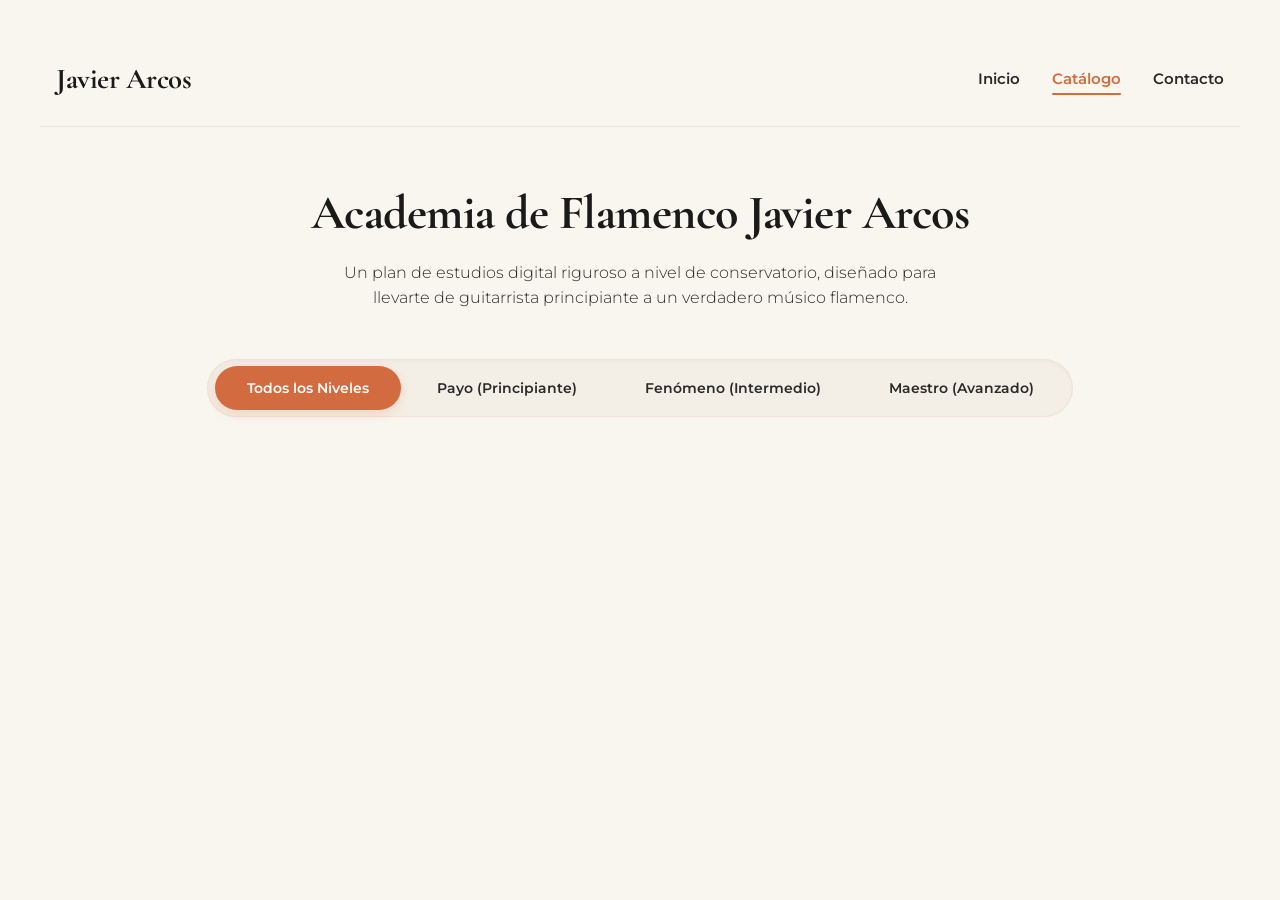
==== commit a4c7eec2: "Fix broken catalog page and restore catalog navigation" ====
--- a/catalogo.html
+++ b/catalogo.html
@@ -3,11 +3,14 @@
 <head>
     <meta charset="UTF-8">
     <meta name="viewport" content="width=device-width, initial-scale=1.0">
-    <title>Academia de Flamenco Javier Arcos — Contacto</title>
+    <title>Academia de Flamenco Javier Arcos — Catálogo</title>
     <!-- Google Fonts: Cormorant Garamond (Serif) & Montserrat (Sans-Serif) -->
     <link rel="preconnect" href="https://fonts.googleapis.com">
     <link rel="preconnect" href="https://fonts.gstatic.com" crossorigin>
     <link href="https://fonts.googleapis.com/css2?family=Cormorant+Garamond:ital,wght@0,400;0,600;0,700;1,400&family=Montserrat:wght@300;400;500;600;700&display=swap" rel="stylesheet">
+    
+    <!-- Load parsed inventory from Prices CSV -->
+    <script src="inventory.js"></script>
     
     <style>
         :root {
@@ -91,198 +94,395 @@
             border-radius: 2px;
         }
 
-        /* --- CONTACT CONTENT --- */
-        .contact-container {
-            max-width: 900px;
-            margin: 3rem auto;
-            display: grid;
-            grid-template-columns: 1fr 1fr;
-            gap: 4rem;
-            background-color: var(--white);
-            padding: 3.5rem;
-            border-radius: 32px;
-            box-shadow: 0 15px 40px rgba(26, 26, 26, 0.03);
-            border: 1px solid rgba(26, 26, 26, 0.02);
-            position: relative;
-            min-height: 480px;
-        }
-
-        .contact-info {
-            display: flex;
-            flex-direction: column;
-            gap: 2rem;
-        }
-
-        .contact-info h1 {
+        header {
+            max-width: 1200px;
+            margin: 0 auto 3rem auto;
+            text-align: center;
+        }
+
+        header h1 {
             font-family: 'Cormorant Garamond', serif;
             font-size: 3rem;
-            line-height: 1.1;
-            font-weight: 700;
-        }
-
-        .contact-info p {
+            font-weight: 700;
+            margin-bottom: 0.5rem;
+            color: var(--charcoal);
+            letter-spacing: -0.5px;
+        }
+
+        header p {
+            font-size: 1rem;
+            font-weight: 300;
+            color: var(--charcoal-light);
+            max-width: 600px;
+            margin: 0 auto;
+        }
+
+        /* --- STYLISH FILTER CONTROLS --- */
+        .filter-container {
+            display: flex;
+            justify-content: center;
+            margin-bottom: 3rem;
+        }
+
+        .filter-bar {
+            background-color: var(--bg-clay-dark);
+            padding: 0.4rem;
+            border-radius: 100px;
+            display: flex;
+            gap: 0.25rem;
+            box-shadow: inset 0 2px 4px rgba(0,0,0,0.03);
+            border: 1px solid rgba(211, 107, 64, 0.1);
+        }
+
+        .filter-btn {
+            background: none;
+            border: none;
+            outline: none;
+            padding: 0.8rem 2rem;
+            font-family: 'Montserrat', sans-serif;
+            font-size: 0.9rem;
+            font-weight: 600;
+            color: var(--charcoal-light);
+            border-radius: 100px;
+            cursor: pointer;
+            transition: var(--transition-smooth);
+        }
+
+        .filter-btn:hover {
+            color: var(--terra-cotta);
+        }
+
+        .filter-btn.active {
+            background-color: var(--terra-cotta);
+            color: var(--white);
+            box-shadow: 0 4px 12px rgba(213, 107, 64, 0.2);
+        }
+
+        /* --- SCROLLABLE CARD TRACK --- */
+        .library-wrapper {
+            max-width: 1240px;
+            margin: 0 auto;
+            position: relative;
+        }
+
+        /* Horizontal Scroll on Mobile, Beautiful Grid on Desktop */
+        .library-track {
+            display: flex;
+            gap: 1.5rem;
+            overflow-x: auto;
+            padding: 1rem 0.5rem 2.5rem 0.5rem;
+            scroll-behavior: smooth;
+            scrollbar-width: thin;
+            scrollbar-color: var(--terra-cotta) var(--bg-clay-dark);
+        }
+
+        .library-track::-webkit-scrollbar {
+            height: 6px;
+        }
+
+        .library-track::-webkit-scrollbar-track {
+            background: var(--bg-clay-dark);
+            border-radius: 10px;
+        }
+
+        .library-track::-webkit-scrollbar-thumb {
+            background-color: var(--terra-cotta);
+            border-radius: 10px;
+        }
+
+        /* --- THE CARD --- */
+        .course-card {
+            flex: 0 0 320px;
+            background-color: var(--white);
+            border-radius: 24px;
+            overflow: hidden;
+            box-shadow: 0 10px 30px rgba(26, 26, 26, 0.04);
+            border: 1px solid rgba(26, 26, 26, 0.03);
+            cursor: pointer;
+            transition: var(--transition-smooth);
+            display: flex;
+            flex-direction: column;
+            position: relative;
+        }
+
+        .course-card:hover {
+            transform: translateY(-8px);
+            box-shadow: 0 20px 40px rgba(213, 107, 64, 0.1);
+            border-color: rgba(213, 107, 64, 0.15);
+        }
+
+        /* Unique artistic gradient covers for a warm, premium feel */
+        .card-cover {
+            height: 180px;
+            position: relative;
+            display: flex;
+            align-items: flex-end;
+            padding: 1.5rem;
+            background-size: cover;
+            background-position: center;
+        }
+
+        .cover-payo {
+            background: linear-gradient(135deg, #E29578 0%, #D36B40 100%);
+        }
+        .cover-fenomeno {
+            background: linear-gradient(135deg, #D36B40 0%, #8E3A18 100%);
+        }
+        .cover-maestro {
+            background: linear-gradient(135deg, #4A1D0D 0%, #1A1A1A 100%);
+        }
+
+        .badge {
+            background-color: rgba(255, 255, 255, 0.2);
+            backdrop-filter: blur(10px);
+            color: var(--white);
+            padding: 0.4rem 0.9rem;
+            border-radius: 100px;
+            font-size: 0.75rem;
+            font-weight: 700;
+            text-transform: uppercase;
+            letter-spacing: 1px;
+        }
+
+        .card-content {
+            padding: 1.5rem;
+            display: flex;
+            flex-direction: column;
+            flex-grow: 1;
+            justify-content: space-between;
+        }
+
+        .card-title {
+            font-family: 'Cormorant Garamond', serif;
+            font-size: 1.6rem;
+            font-weight: 700;
+            color: var(--charcoal);
+            line-height: 1.2;
+            margin-bottom: 0.5rem;
+        }
+
+        .card-meta {
+            font-size: 0.85rem;
+            color: #777;
+            margin-bottom: 1.5rem;
+            font-weight: 400;
+        }
+
+        .card-footer {
+            display: flex;
+            justify-content: space-between;
+            align-items: center;
+            border-top: 1px solid var(--bg-clay-dark);
+            padding-top: 1rem;
+            margin-top: auto;
+        }
+
+        .price-tag {
+            font-size: 1.15rem;
+            font-weight: 700;
+            color: var(--terra-cotta);
+        }
+
+        .view-btn {
+            background-color: var(--bg-clay-dark);
+            color: var(--charcoal);
+            border: none;
+            padding: 0.5rem 1.2rem;
+            border-radius: 100px;
+            font-weight: 600;
+            font-size: 0.8rem;
+            transition: var(--transition-smooth);
+        }
+
+        .course-card:hover .view-btn {
+            background-color: var(--terra-cotta);
+            color: var(--white);
+        }
+
+        /* --- APP STORE POPUP MODAL --- */
+        .modal-overlay {
+            position: fixed;
+            top: 0;
+            left: 0;
+            width: 100%;
+            height: 100%;
+            background-color: rgba(26, 26, 26, 0.4);
+            backdrop-filter: blur(8px);
+            display: flex;
+            justify-content: center;
+            align-items: center;
+            z-index: 1000;
+            opacity: 0;
+            pointer-events: none;
+            transition: opacity 0.3s ease;
+            padding: 1.5rem;
+        }
+
+        .modal-overlay.active {
+            opacity: 1;
+            pointer-events: auto;
+        }
+
+        .modal-card {
+            background-color: var(--white);
+            width: 100%;
+            max-width: 600px;
+            border-radius: 32px;
+            overflow: hidden;
+            box-shadow: 0 30px 60px rgba(0,0,0,0.2);
+            position: relative;
+            transform: scale(0.9) translateY(30px);
+            transition: transform 0.4s cubic-bezier(0.16, 1, 0.3, 1);
+            max-height: 90vh;
+            display: flex;
+            flex-direction: column;
+        }
+
+        .modal-overlay.active .modal-card {
+            transform: scale(1) translateY(0);
+        }
+
+        .modal-close {
+            position: absolute;
+            top: 1.5rem;
+            right: 1.5rem;
+            width: 36px;
+            height: 36px;
+            background-color: rgba(26, 26, 26, 0.8);
+            border: none;
+            border-radius: 50%;
+            color: var(--white);
+            font-size: 1.2rem;
+            cursor: pointer;
+            display: flex;
+            align-items: center;
+            justify-content: center;
+            z-index: 10;
+            transition: var(--transition-smooth);
+        }
+
+        .modal-close:hover {
+            background-color: var(--terra-cotta);
+            transform: rotate(90deg);
+        }
+
+        .modal-hero {
+            height: 220px;
+            position: relative;
+            display: flex;
+            align-items: flex-end;
+            padding: 2rem;
+        }
+
+        .modal-body {
+            padding: 2rem;
+            overflow-y: auto;
+        }
+
+        .modal-title {
+            font-family: 'Cormorant Garamond', serif;
+            font-size: 2.2rem;
+            font-weight: 700;
+            color: var(--charcoal);
+            line-height: 1.2;
+            margin-bottom: 0.5rem;
+        }
+
+        .modal-level {
+            font-size: 0.85rem;
+            text-transform: uppercase;
+            font-weight: 700;
+            letter-spacing: 1.5px;
+            color: var(--terra-cotta);
+            margin-bottom: 1rem;
+        }
+
+        .modal-desc {
             font-size: 0.95rem;
             font-weight: 300;
             color: var(--charcoal-light);
-        }
-
-        .info-item {
+            margin-bottom: 2rem;
+        }
+
+        /* --- THE SMART BUNDLE UPSELL BANNER --- */
+        .upsell-banner {
+            background-color: var(--bg-clay-dark);
+            border: 1px dashed var(--terra-cotta);
+            border-radius: 20px;
+            padding: 1.5rem;
+            margin-bottom: 2rem;
+            display: none; /* Controlled via JS */
+            flex-direction: column;
+            gap: 1rem;
+        }
+
+        .upsell-header {
             display: flex;
             align-items: center;
-            gap: 1rem;
-        }
-
-        .info-icon {
+            gap: 0.5rem;
+            font-weight: 700;
+            font-size: 0.9rem;
+            color: var(--terra-cotta);
+        }
+
+        .upsell-text {
+            font-size: 0.85rem;
+            color: var(--charcoal-light);
+            font-weight: 400;
+        }
+
+        .upsell-btn {
+            background-color: var(--terra-cotta);
+            color: var(--white);
+            border: none;
+            padding: 0.75rem 1.5rem;
+            border-radius: 100px;
+            font-weight: 600;
+            font-size: 0.85rem;
+            cursor: pointer;
+            text-align: center;
+            transition: var(--transition-smooth);
+        }
+
+        .upsell-btn:hover {
+            background-color: var(--charcoal);
+            box-shadow: 0 4px 12px rgba(0,0,0,0.15);
+        }
+
+        .modal-actions {
+            display: flex;
+            justify-content: space-between;
+            align-items: center;
+            border-top: 1px solid var(--bg-clay-dark);
+            padding-top: 1.5rem;
+        }
+
+        .modal-price {
             font-size: 1.5rem;
-            color: var(--terra-cotta);
-        }
-
-        .info-text {
-            font-size: 0.9rem;
-            font-weight: 600;
-            color: var(--charcoal-light);
-        }
-
-        /* --- CONTACT FORM --- */
-        .contact-form {
-            display: flex;
-            flex-direction: column;
-            gap: 1.5rem;
-            transition: var(--transition-smooth);
-        }
-
-        .form-group {
-            display: flex;
-            flex-direction: column;
-            gap: 0.5rem;
-        }
-
-        .form-group label {
-            font-size: 0.8rem;
-            font-weight: 700;
-            text-transform: uppercase;
-            letter-spacing: 1px;
-            color: #777;
-        }
-
-        .form-group input, 
-        .form-group textarea {
-            background-color: var(--bg-clay);
-            border: 1px solid rgba(26, 26, 26, 0.08);
-            border-radius: 12px;
-            padding: 0.9rem 1.2rem;
-            font-family: 'Montserrat', sans-serif;
-            font-size: 0.9rem;
+            font-weight: 700;
             color: var(--charcoal);
-            outline: none;
-            transition: var(--transition-smooth);
-        }
-
-        .form-group input:focus, 
-        .form-group textarea:focus {
-            border-color: var(--terra-cotta);
-            background-color: var(--white);
-            box-shadow: 0 4px 12px rgba(213, 107, 64, 0.05);
-        }
-
-        .submit-btn {
+        }
+
+        .checkout-btn {
             background-color: var(--charcoal);
             color: var(--white);
             border: none;
-            padding: 1rem 2rem;
+            padding: 0.9rem 2.5rem;
             border-radius: 100px;
             font-weight: 600;
             font-size: 0.95rem;
             cursor: pointer;
             transition: var(--transition-smooth);
-            text-align: center;
-            display: flex;
-            justify-content: center;
-            align-items: center;
-            gap: 0.5rem;
-        }
-
-        .submit-btn:hover {
+        }
+
+        .checkout-btn:hover {
             background-color: var(--terra-cotta);
             box-shadow: 0 4px 15px rgba(213, 107, 64, 0.3);
         }
 
-        .submit-btn:disabled {
-            background-color: #888;
-            cursor: not-allowed;
-            box-shadow: none;
-        }
-
-        /* --- SUCCESS & ERROR STATES --- */
-        .form-status {
-            display: none;
-            font-size: 0.9rem;
-            font-weight: 600;
-            padding: 0.75rem;
-            border-radius: 8px;
-            text-align: center;
-        }
-
-        .form-status.error {
-            display: block;
-            background-color: #fce8e6;
-            color: #a8201a;
-            border: 1px solid #f5c2c1;
-        }
-
-        .success-overlay {
-            display: none;
-            position: absolute;
-            top: 0;
-            left: 0;
-            width: 100%;
-            height: 100%;
-            background-color: var(--white);
-            border-radius: 32px;
-            flex-direction: column;
-            justify-content: center;
-            align-items: center;
-            text-align: center;
-            padding: 3rem;
-            z-index: 10;
-            animation: fadeIn 0.4s ease forwards;
-        }
-
-        @keyframes fadeIn {
-            from { opacity: 0; transform: scale(0.98); }
-            to { opacity: 1; transform: scale(1); }
-        }
-
-        .success-overlay h2 {
-            font-family: 'Cormorant Garamond', serif;
-            font-size: 2.5rem;
-            color: var(--charcoal);
-            margin-bottom: 1rem;
-        }
-
-        .success-overlay p {
-            font-size: 1rem;
-            color: var(--charcoal-light);
-            margin-bottom: 2rem;
-            max-width: 400px;
-        }
-
-        .success-icon-wrapper {
-            font-size: 4rem;
-            color: var(--terra-cotta);
-            margin-bottom: 1.5rem;
-            animation: popIn 0.5s cubic-bezier(0.175, 0.885, 0.32, 1.275) forwards;
-        }
-
-        @keyframes popIn {
-            0% { transform: scale(0); }
-            100% { transform: scale(1); }
-        }
-
-        /* Footer styling */
         footer {
             max-width: 1200px;
-            margin: 6rem auto 2rem auto;
+            margin: 4rem auto 2rem auto;
             text-align: center;
             border-top: 1px solid rgba(211, 107, 64, 0.1);
             padding-top: 2rem;
@@ -290,12 +490,16 @@
             color: #777;
         }
 
-        @media (max-width: 768px) {
-            .contact-container {
-                grid-template-columns: 1fr;
-                gap: 3rem;
-                padding: 2rem;
-                min-height: auto;
+        /* Desktop Grid Transformation */
+        @media (min-width: 900px) {
+            .library-track {
+                display: grid;
+                grid-template-columns: repeat(auto-fill, minmax(320px, 1fr));
+                overflow-x: visible;
+                padding-bottom: 0;
+            }
+            .course-card {
+                flex: none;
             }
         }
     </style>
@@ -306,116 +510,226 @@
         <a href="index.html" class="nav-logo">Javier Arcos</a>
         <div class="nav-links">
             <a href="index.html">Inicio</a>
-            <a href="catalogo.html">Catálogo</a>
-            <a href="contacto.html" class="active">Contacto</a>
+            <a href="catalogo.html" class="active">Catálogo</a>
+            <a href="contacto.html">Contacto</a>
         </div>
     </nav>
 
-    <main>
-        <div class="contact-container">
-            <!-- Success Overlay Card (Hidden by default) -->
-            <div id="success-card" class="success-overlay">
-                <div class="success-icon-wrapper">💃🎉</div>
-                <h2>¡Olé! Mensaje Enviado</h2>
-                <p>Tu mensaje ya va de camino a nuestro equipo. Nos pondremos en contacto contigo lo antes posible.</p>
-                <button onclick="resetFormState()" class="submit-btn" style="padding: 0.75rem 1.5rem;">Enviar otro mensaje</button>
+    <header>
+        <h1>Academia de Flamenco Javier Arcos</h1>
+        <p>Un plan de estudios digital riguroso a nivel de conservatorio, diseñado para llevarte de guitarrista principiante a un verdadero músico flamenco.</p>
+    </header>
+
+    <!-- STYLISH LEVEL TABS -->
+    <div class="filter-container">
+        <div class="filter-bar">
+            <button class="filter-btn active" onclick="filterLevel('all')">Todos los Niveles</button>
+            <button class="filter-btn" onclick="filterLevel('payo')">Payo (Principiante)</button>
+            <button class="filter-btn" onclick="filterLevel('fenomeno')">Fenómeno (Intermedio)</button>
+            <button class="filter-btn" onclick="filterLevel('maestro')">Maestro (Avanzado)</button>
+        </div>
+    </div>
+
+    <!-- LIBRARY WORKSPACE -->
+    <div class="library-wrapper">
+        <div class="library-track" id="library-track">
+            <!-- Dynamic courses loaded via script -->
+        </div>
+    </div>
+
+    <!-- APP STORE POPUP MODAL -->
+    <div class="modal-overlay" id="modal-overlay" onclick="closeModal(event)">
+        <div class="modal-card" id="modal-card">
+            <button class="modal-close" onclick="closeModalForce()">&times;</button>
+            <div class="modal-hero" id="modal-hero">
+                <!-- Color-assigned cover gradient -->
             </div>
-
-            <div class="contact-info">
-                <h1>Hablemos Flamenco</h1>
-                <p>¿Tienes dudas sobre qué nivel es el adecuado para ti, o necesitas asistencia con tu compra? Envíanos un mensaje y te ayudaremos con mucho gusto.</p>
-                
-                <div class="info-item">
-                    <span class="info-icon">✉</span>
-                    <span class="info-text">soporte@javierarcos.com</span>
+            <div class="modal-body">
+                <span class="modal-level" id="modal-level-badge">Nivel</span>
+                <h2 class="modal-title" id="modal-title">Título del Curso</h2>
+                <p class="modal-desc" id="modal-desc">Descripción detallada del curso aquí.</p>
+
+                <!-- Dynamic Upsell Banner (shows only if item is individual) -->
+                <div class="upsell-banner" id="upsell-banner">
+                    <div class="upsell-header">
+                        <span>💡</span> OFERTA ELECCIÓN INTELIGENTE
+                    </div>
+                    <div class="upsell-text" id="upsell-text">
+                        Este módulo está incluido en el pack completo. ¡Ahorra más del 30% al adquirir el paquete completo!
+                    </div>
+                    <button class="upsell-btn" id="upsell-btn" onclick="openBundleFromUpsell()">Ver Pack Completo en su Lugar</button>
                 </div>
-                <div class="info-item">
-                    <span class="info-icon">📍</span>
-                    <span class="info-text">Sevilla / Madrid, España</span>
+
+                <div class="modal-actions">
+                    <span class="modal-price" id="modal-price">0,00 €</span>
+                    <button class="checkout-btn" id="checkout-btn">Desbloquear Curso</button>
                 </div>
             </div>
-
-            <!-- Modern Form pointing to Formspree -->
-            <form id="contact-form" class="contact-form" action="https://formspree.io/f/YOUR_FORM_ID" method="POST">
-                <div id="form-error" class="form-status error" style="display: none;"></div>
-
-                <div class="form-group">
-                    <label for="name">Nombre</label>
-                    <input type="text" id="name" name="name" required placeholder="Tu nombre completo">
-                </div>
-                <div class="form-group">
-                    <label for="email">Correo Electrónico</label>
-                    <input type="email" id="email" name="email" required placeholder="tu@correo.com">
-                </div>
-                <div class="form-group">
-                    <label for="message">Mensaje</label>
-                    <textarea id="message" name="message" rows="5" required placeholder="¿En qué te podemos ayudar?"></textarea>
-                </div>
-                <button type="submit" id="submit-btn" class="submit-btn">
-                    <span id="btn-text">Enviar Mensaje</span>
-                </button>
-            </form>
         </div>
-    </main>
-
+    </div>
+
+    <script>
+        // --- LIVE FILTERING ---
+        function filterLevel(level) {
+            // Update filter buttons active states
+            const buttons = document.querySelectorAll('.filter-btn');
+            buttons.forEach(btn => btn.classList.remove('active'));
+            
+            if (typeof event !== 'undefined' && event.currentTarget) {
+                event.currentTarget.classList.add('active');
+            } else if (typeof event !== 'undefined' && event.target) {
+                event.target.classList.add('active');
+            }
+
+            // Hide / Show cards with smooth animations
+            const cards = document.querySelectorAll('.course-card');
+            cards.forEach(card => {
+                const cardLevel = card.getAttribute('data-level');
+                if (level === 'all' || cardLevel === level) {
+                    card.style.display = 'flex';
+                    setTimeout(() => {
+                        card.style.opacity = '1';
+                        card.style.transform = 'scale(1)';
+                    }, 50);
+                } else {
+                    card.style.opacity = '0';
+                    card.style.transform = 'scale(0.95)';
+                    setTimeout(() => {
+                        card.style.display = 'none';
+                    }, 300);
+                }
+            });
+        }
+
+        // --- APP STORE MODAL CONTROLLERS ---
+        const overlay = document.getElementById('modal-overlay');
+        let activeBundleId = null; // Track bundle ID for the upsell dynamic link
+
+        function openModal(course) {
+            const mHero = document.getElementById('modal-hero');
+            const mLevel = document.getElementById('modal-level-badge');
+            const mTitle = document.getElementById('modal-title');
+            const mDesc = document.getElementById('modal-desc');
+            const mPrice = document.getElementById('modal-price');
+            const upsell = document.getElementById('upsell-banner');
+            const checkoutBtn = document.getElementById('checkout-btn');
+
+            // Set content
+            mLevel.innerText = course.level.toUpperCase();
+            mTitle.innerText = course.title;
+            mDesc.innerText = course.desc;
+            mPrice.innerText = course.price;
+            checkoutBtn.innerText = course.type === 'bundle' ? 'Adquirir Pack' : 'Desbloquear Curso';
+            checkoutBtn.onclick = () => alert(`¡Pasarela de pago iniciada para: ${course.title}!`);
+
+            // Assign matching cover styling to the modal
+            mHero.className = "modal-hero";
+            if (course.levelSlug === 'payo') {
+                mHero.classList.add('cover-payo');
+            } else if (course.levelSlug === 'fenomeno') {
+                mHero.classList.add('cover-fenomeno');
+            } else {
+                mHero.classList.add('cover-maestro');
+            }
+
+            // Dynamic Bundle Logic
+            if (course.type === 'individual') {
+                activeBundleId = course.bundleId;
+                document.getElementById('upsell-text').innerHTML = `Este curso está incluido en <strong>${course.bundleName}</strong> por solo <strong>${course.bundlePrice}</strong>. ¡Consigue acceso de por vida a todos los módulos de este nivel y ahorra!`;
+                upsell.style.display = 'flex';
+            } else {
+                upsell.style.display = 'none';
+                activeBundleId = null;
+            }
+
+            // Open overlay
+            overlay.classList.add('active');
+        }
+
+        // Close modal when clicking dark overlay
+        function closeModal(event) {
+            if (event.target === overlay) {
+                overlay.classList.remove('active');
+            }
+        }
+
+        // Close modal using close button
+        function closeModalForce() {
+            overlay.classList.remove('active');
+        }
+
+        // Auto-redirect user inside popup directly to the upsell bundle
+        function openBundleFromUpsell() {
+            if (activeBundleId) {
+                overlay.classList.remove('active');
+                setTimeout(() => {
+                    const targetCard = document.querySelector(`[data-id="${activeBundleId}"]`);
+                    if (targetCard) {
+                        targetCard.click();
+                    }
+                }, 300);
+            }
+        }
+
+        // --- DYNAMIC CARD GENERATION ---
+        function renderLibrary() {
+            const track = document.getElementById('library-track');
+            track.innerHTML = ''; // Clear hardcoded markup
+
+            inventory.forEach(course => {
+                const card = document.createElement('div');
+                card.className = 'course-card';
+                card.setAttribute('data-level', course.levelSlug);
+                card.setAttribute('data-id', course.id);
+                card.setAttribute('data-type', course.type);
+
+                // Determine cover styles and class
+                let coverClass = 'cover-payo';
+                if (course.levelSlug === 'fenomeno') coverClass = 'cover-fenomeno';
+                if (course.levelSlug === 'maestro') coverClass = 'cover-maestro';
+
+                let coverStyle = '';
+                let badgeText = course.level;
+                if (course.type === 'bundle') {
+                    badgeText = `${course.level} Pack`;
+                    if (course.levelSlug === 'payo') coverStyle = 'background: linear-gradient(135deg, #1A1A1A 0%, #D36B40 100%);';
+                    else if (course.levelSlug === 'fenomeno') coverStyle = 'background: linear-gradient(135deg, #1A1A1A 0%, #8E3A18 100%);';
+                    else if (course.levelSlug === 'maestro') coverStyle = 'background: linear-gradient(135deg, #1A1A1A 0%, #4A1D0D 100%);';
+                }
+
+                card.innerHTML = `
+                    <div class="card-cover ${coverClass}" style="${coverStyle}">
+                        <span class="badge" ${course.type === 'bundle' ? 'style="background-color: var(--terra-cotta);"' : ''}>${badgeText}</span>
+                    </div>
+                    <div class="card-content">
+                        <div>
+                            <h2 class="card-title">${course.title}</h2>
+                            <p class="card-meta">${course.category}</p>
+                        </div>
+                        <div class="card-footer">
+                            <span class="price-tag">${course.price}</span>
+                            <button class="view-btn">${course.type === 'bundle' ? 'Ver Pack' : 'Ver Curso'}</button>
+                        </div>
+                    </div>
+                `;
+
+                // Modal opening on click
+                card.addEventListener('click', () => {
+                    openModal(course);
+                });
+
+                track.appendChild(card);
+            });
+        }
+
+        // Initialize library on load
+        window.addEventListener('DOMContentLoaded', () => {
+            renderLibrary();
+        });
     <footer>
         <p>&copy; 2026 Academia de Flamenco Javier Arcos. Todos los derechos reservados.</p>
     </footer>
 
-    <script>
-        const form = document.getElementById('contact-form');
-        const submitBtn = document.getElementById('submit-btn');
-        const btnText = document.getElementById('btn-text');
-        const formError = document.getElementById('form-error');
-        const successCard = document.getElementById('success-card');
-
-        form.addEventListener('submit', async function(e) {
-            e.preventDefault(); // Stop page reload
-            
-            // 1. Show loading state on button
-            submitBtn.disabled = true;
-            btnText.textContent = 'Enviando...';
-            formError.style.display = 'none';
-
-            // 2. Formspree API Submission
-            const formData = new FormData(form);
-            
-            try {
-                const response = await fetch(form.action, {
-                    method: 'POST',
-                    body: formData,
-                    headers: {
-                        'Accept': 'application/json'
-                    }
-                });
-
-                if (response.ok) {
-                    // Success state
-                    successCard.style.display = 'flex';
-                    form.reset();
-                } else {
-                    const data = await response.json();
-                    if (data.errors) {
-                        formError.textContent = data.errors.map(error => error.message).join(", ");
-                    } else {
-                        formError.textContent = 'Ups, hubo un problema al enviar tu mensaje.';
-                    }
-                    formError.style.display = 'block';
-                }
-            } catch (error) {
-                formError.textContent = 'Error de red. Por favor, comprueba tu conexión.';
-                formError.style.display = 'block';
-            } finally {
-                // Restore button
-                submitBtn.disabled = false;
-                btnText.textContent = 'Enviar Mensaje';
-            }
-        });
-
-        // Function to let users clear the success card and send another message
-        function resetFormState() {
-            successCard.style.display = 'none';
-        }
     </script>
 </body>
 </html>
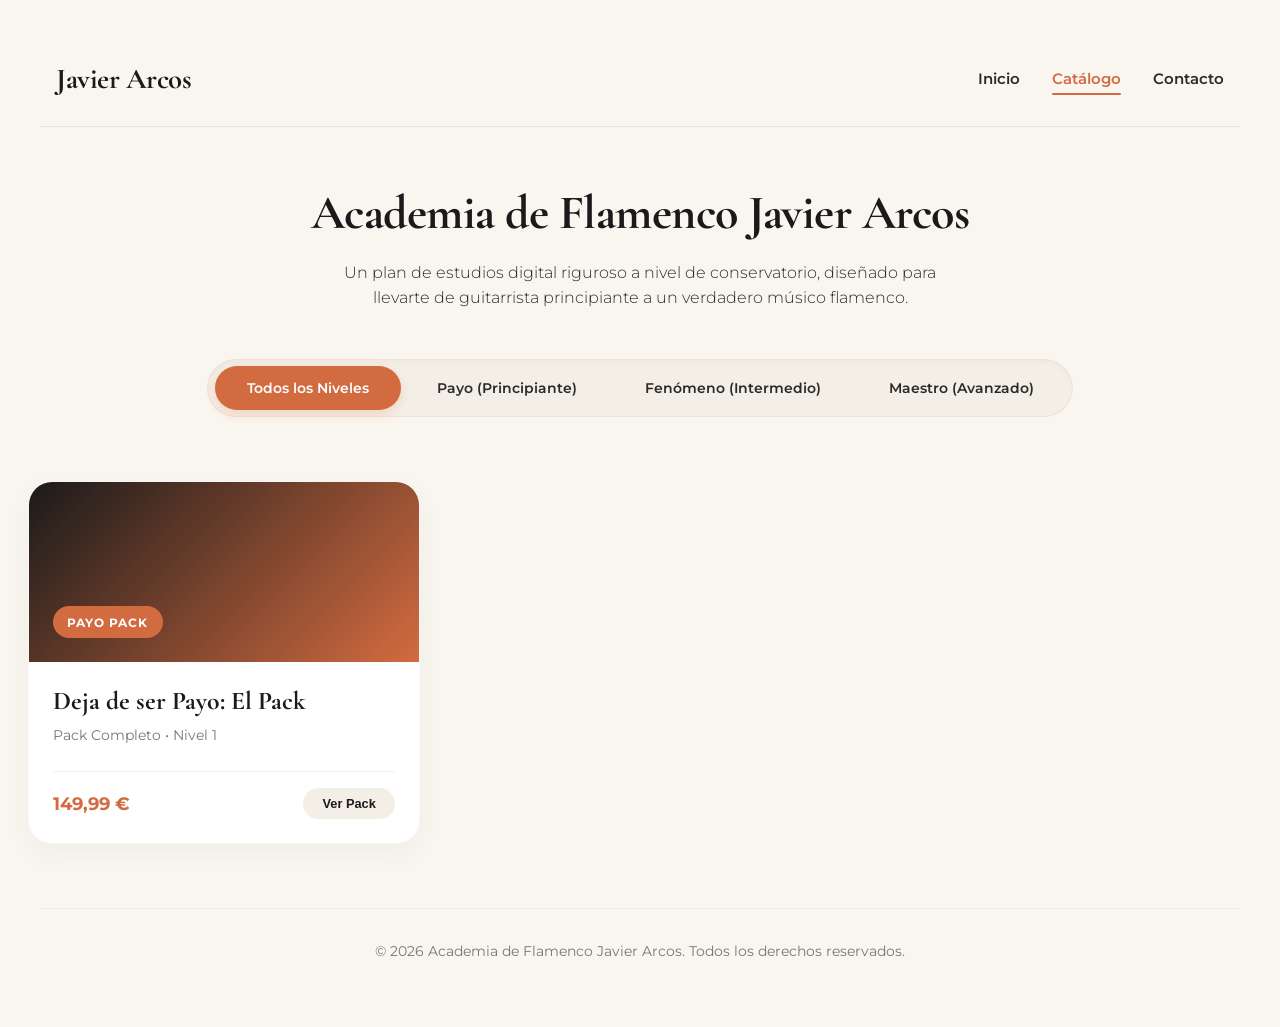
==== commit 5909344e: "Fix catalog page script and expose only Deja de ser Payo pack" ====
--- a/catalogo.html
+++ b/catalogo.html
@@ -675,8 +675,10 @@
         function renderLibrary() {
             const track = document.getElementById('library-track');
             track.innerHTML = ''; // Clear hardcoded markup
-
-            inventory.forEach(course => {
+ 
+            const visibleInventory = inventory.filter(course => course.available !== false);
+ 
+            visibleInventory.forEach(course => {
                 const card = document.createElement('div');
                 card.className = 'course-card';
                 card.setAttribute('data-level', course.levelSlug);
@@ -726,10 +728,10 @@
         window.addEventListener('DOMContentLoaded', () => {
             renderLibrary();
         });
+    </script>
+
     <footer>
         <p>&copy; 2026 Academia de Flamenco Javier Arcos. Todos los derechos reservados.</p>
     </footer>
-
-    </script>
 </body>
 </html>
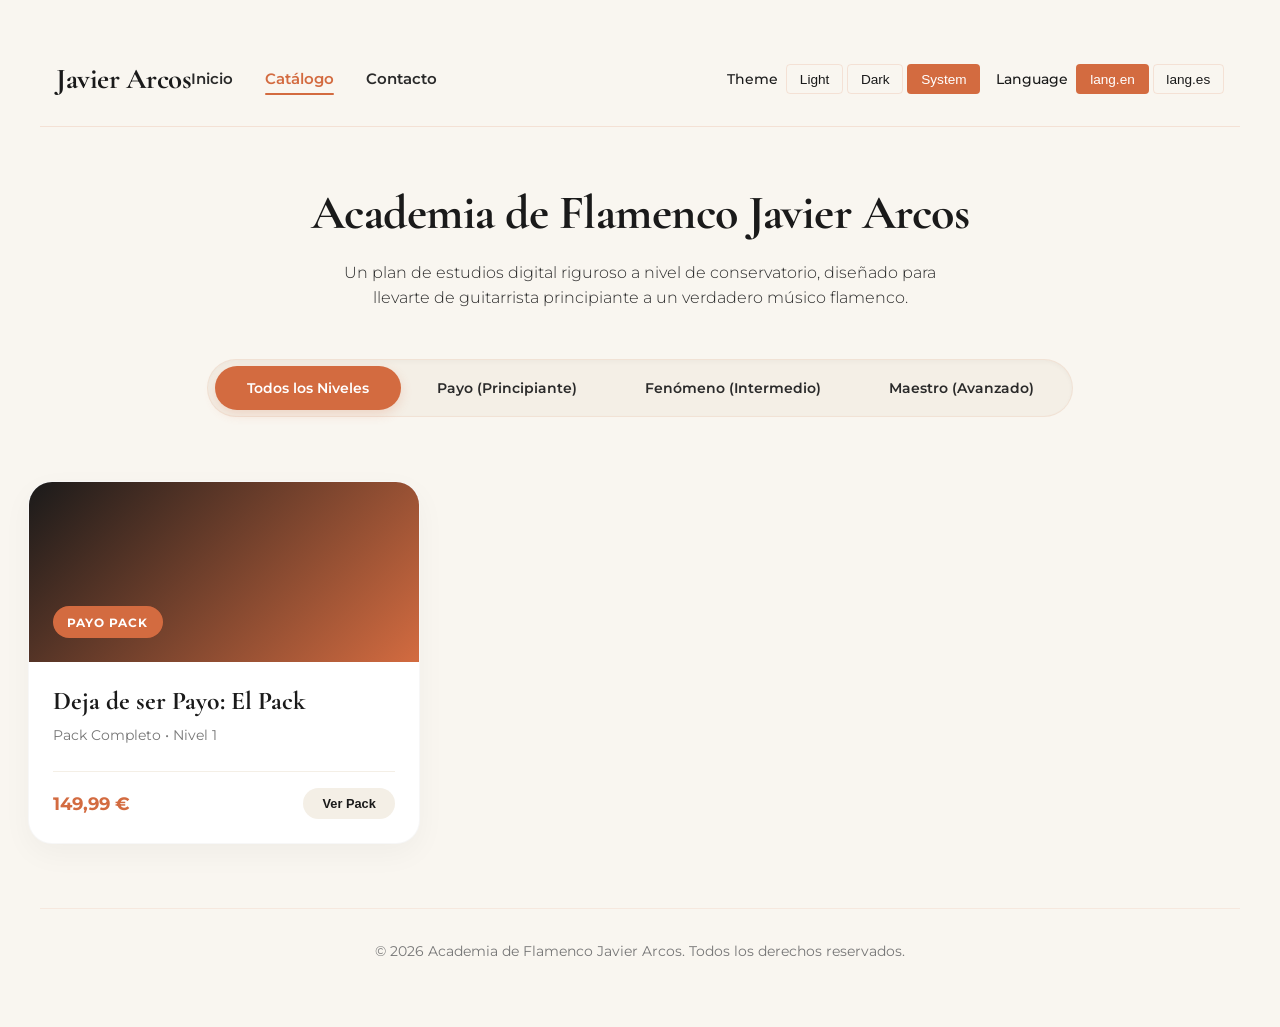
==== commit 764568b1: "feat: implement dark mode and localization system Add comprehensive dark mode support with: - System" ====
--- a/catalogo.html
+++ b/catalogo.html
@@ -503,6 +503,11 @@
             }
         }
     </style>
+    <!-- Theme and Localization -->
+    <link rel="stylesheet" href="./theme.css">
+    <script src="./theme-manager.js"></script>
+    <script src="./i18n-manager.js"></script>
+    <script src="./controls.js"></script>
 </head>
 <body>
 
@@ -620,7 +625,9 @@
             mDesc.innerText = course.desc;
             mPrice.innerText = course.price;
             checkoutBtn.innerText = course.type === 'bundle' ? 'Adquirir Pack' : 'Desbloquear Curso';
-            checkoutBtn.onclick = () => alert(`¡Pasarela de pago iniciada para: ${course.title}!`);
+            checkoutBtn.onclick = () => {
+                window.location.href = `checkout.html?id=${course.id}`;
+            };
 
             // Assign matching cover styling to the modal
             mHero.className = "modal-hero";
@@ -634,9 +641,16 @@
 
             // Dynamic Bundle Logic
             if (course.type === 'individual') {
-                activeBundleId = course.bundleId;
-                document.getElementById('upsell-text').innerHTML = `Este curso está incluido en <strong>${course.bundleName}</strong> por solo <strong>${course.bundlePrice}</strong>. ¡Consigue acceso de por vida a todos los módulos de este nivel y ahorra!`;
-                upsell.style.display = 'flex';
+                const bundleId = course.bundleId || course.bundledIn;
+                const bundleItem = inventory.find(item => item.id === bundleId);
+                if (bundleItem) {
+                    activeBundleId = bundleId;
+                    document.getElementById('upsell-text').innerHTML = `Este curso está incluido en <strong>${bundleItem.title}</strong> por solo <strong>${bundleItem.price}</strong>. ¡Consigue acceso de por vida a todos los módulos de este nivel y ahorra!`;
+                    upsell.style.display = 'flex';
+                } else {
+                    activeBundleId = null;
+                    upsell.style.display = 'none';
+                }
             } else {
                 upsell.style.display = 'none';
                 activeBundleId = null;
@@ -661,13 +675,15 @@
         // Auto-redirect user inside popup directly to the upsell bundle
         function openBundleFromUpsell() {
             if (activeBundleId) {
-                overlay.classList.remove('active');
-                setTimeout(() => {
-                    const targetCard = document.querySelector(`[data-id="${activeBundleId}"]`);
-                    if (targetCard) {
+                const targetCard = document.querySelector(`[data-id="${activeBundleId}"]`);
+                if (targetCard) {
+                    overlay.classList.remove('active');
+                    setTimeout(() => {
                         targetCard.click();
-                    }
-                }, 300);
+                    }, 300);
+                } else {
+                    window.location.href = `checkout.html?id=${activeBundleId}`;
+                }
             }
         }
 
--- a/theme.css
+++ b/theme.css
@@ -0,0 +1,241 @@
+/**
+ * Theme Stylesheet
+ * Provides dark and light mode color schemes
+ */
+
+:root {
+  /* Light mode colors */
+  --bg-clay: #F9F6F0;
+  --bg-clay-dark: #F4EFE6;
+  --terra-cotta: #D36B40;
+  --pastel-orange: #F4A261;
+  --charcoal: #1A1A1A;
+  --charcoal-light: #2A2A2A;
+  --white: #FFFFFF;
+  --transition-smooth: all 0.35s cubic-bezier(0.16, 1, 0.3, 1);
+  
+  /* Additional light mode colors */
+  --border-color: rgba(211, 107, 64, 0.15);
+  --text-secondary: rgba(26, 26, 26, 0.7);
+  --shadow-light: rgba(26, 26, 26, 0.04);
+  --shadow-medium: rgba(213, 107, 64, 0.3);
+}
+
+/* Dark mode theme */
+[data-theme="dark"] {
+  --bg-clay: #0F0F0F;
+  --bg-clay-dark: #1A1A1A;
+  --terra-cotta: #FF8C5A;
+  --pastel-orange: #FFB380;
+  --charcoal: #E8E8E8;
+  --charcoal-light: #D0D0D0;
+  --white: #1A1A1A;
+  --border-color: rgba(255, 140, 90, 0.2);
+  --text-secondary: rgba(232, 232, 232, 0.7);
+  --shadow-light: rgba(0, 0, 0, 0.3);
+  --shadow-medium: rgba(255, 140, 90, 0.2);
+}
+
+/* Smooth theme transitions */
+html.theme-transition,
+html.theme-transition *,
+html.theme-transition *:before,
+html.theme-transition *:after {
+  transition: background-color 0.35s cubic-bezier(0.16, 1, 0.3, 1),
+              color 0.35s cubic-bezier(0.16, 1, 0.3, 1),
+              border-color 0.35s cubic-bezier(0.16, 1, 0.3, 1),
+              box-shadow 0.35s cubic-bezier(0.16, 1, 0.3, 1) !important;
+}
+
+/* Apply color variables to existing elements */
+body {
+  background-color: var(--bg-clay);
+  color: var(--charcoal);
+}
+
+/* Navigation */
+.nav-bar {
+  border-bottom-color: var(--border-color);
+}
+
+.nav-logo {
+  color: var(--charcoal);
+}
+
+.nav-links a {
+  color: var(--charcoal-light);
+}
+
+.nav-links a:hover {
+  color: var(--terra-cotta);
+}
+
+.nav-links a.active {
+  color: var(--terra-cotta);
+}
+
+.nav-links a.active::after {
+  background-color: var(--terra-cotta);
+}
+
+/* Hero section */
+.hero h1 {
+  color: var(--charcoal);
+}
+
+.hero p {
+  color: var(--charcoal-light);
+}
+
+.hero-btn {
+  background-color: var(--charcoal);
+  color: var(--white) !important;
+}
+
+[data-theme="dark"] .hero-btn {
+  background-color: var(--terra-cotta);
+  color: var(--charcoal) !important;
+}
+
+.hero-btn:hover {
+  background-color: var(--terra-cotta);
+  box-shadow: 0 10px 30px var(--shadow-medium);
+}
+
+/* Cards and containers */
+.teacher-spotlight {
+  background-color: var(--white);
+  border-color: var(--border-color);
+  box-shadow: 0 20px 50px var(--shadow-light);
+}
+
+[data-theme="dark"] .teacher-spotlight {
+  background-color: var(--bg-clay-dark);
+}
+
+/* Form elements */
+input, textarea, select {
+  background-color: var(--white);
+  color: var(--charcoal);
+  border-color: var(--border-color);
+}
+
+[data-theme="dark"] input,
+[data-theme="dark"] textarea,
+[data-theme="dark"] select {
+  background-color: var(--bg-clay-dark);
+  color: var(--charcoal-light);
+}
+
+input::placeholder, textarea::placeholder {
+  color: var(--text-secondary);
+}
+
+/* Buttons */
+button {
+  transition: all 0.35s cubic-bezier(0.16, 1, 0.3, 1);
+}
+
+/* Links */
+a {
+  color: var(--terra-cotta);
+}
+
+a:hover {
+  color: var(--pastel-orange);
+}
+
+/* Code blocks if present */
+code, pre {
+  background-color: var(--white);
+  color: var(--charcoal);
+  border-color: var(--border-color);
+}
+
+[data-theme="dark"] code,
+[data-theme="dark"] pre {
+  background-color: var(--bg-clay-dark);
+  color: var(--charcoal-light);
+}
+
+/* Borders and dividers */
+hr, .divider {
+  border-color: var(--border-color);
+}
+
+/* Theme switcher button styling */
+.theme-switch-button {
+  background: transparent;
+  border: 1px solid var(--border-color);
+  color: var(--charcoal);
+  padding: 0.5rem 1rem;
+  border-radius: 6px;
+  cursor: pointer;
+  font-size: 0.9rem;
+  transition: all 0.35s cubic-bezier(0.16, 1, 0.3, 1);
+  font-weight: 500;
+}
+
+.theme-switch-button:hover {
+  border-color: var(--terra-cotta);
+  color: var(--terra-cotta);
+}
+
+.theme-switch-button.active {
+  background-color: var(--terra-cotta);
+  color: var(--white);
+  border-color: var(--terra-cotta);
+}
+
+[data-theme="dark"] .theme-switch-button.active {
+  color: var(--charcoal);
+}
+
+/* Language switcher styling */
+.lang-switch-button {
+  background: transparent;
+  border: 1px solid var(--border-color);
+  color: var(--charcoal);
+  padding: 0.5rem 1rem;
+  border-radius: 6px;
+  cursor: pointer;
+  font-size: 0.9rem;
+  transition: all 0.35s cubic-bezier(0.16, 1, 0.3, 1);
+  font-weight: 500;
+}
+
+.lang-switch-button:hover {
+  border-color: var(--terra-cotta);
+  color: var(--terra-cotta);
+}
+
+.lang-switch-button.active {
+  background-color: var(--terra-cotta);
+  color: var(--white);
+  border-color: var(--terra-cotta);
+}
+
+[data-theme="dark"] .lang-switch-button.active {
+  color: var(--charcoal);
+}
+
+/* Controls container */
+.controls-container {
+  display: flex;
+  gap: 1rem;
+  align-items: center;
+  flex-wrap: wrap;
+}
+
+.control-group {
+  display: flex;
+  gap: 0.5rem;
+  align-items: center;
+}
+
+.control-label {
+  font-size: 0.9rem;
+  font-weight: 500;
+  color: var(--charcoal);
+  white-space: nowrap;
+}
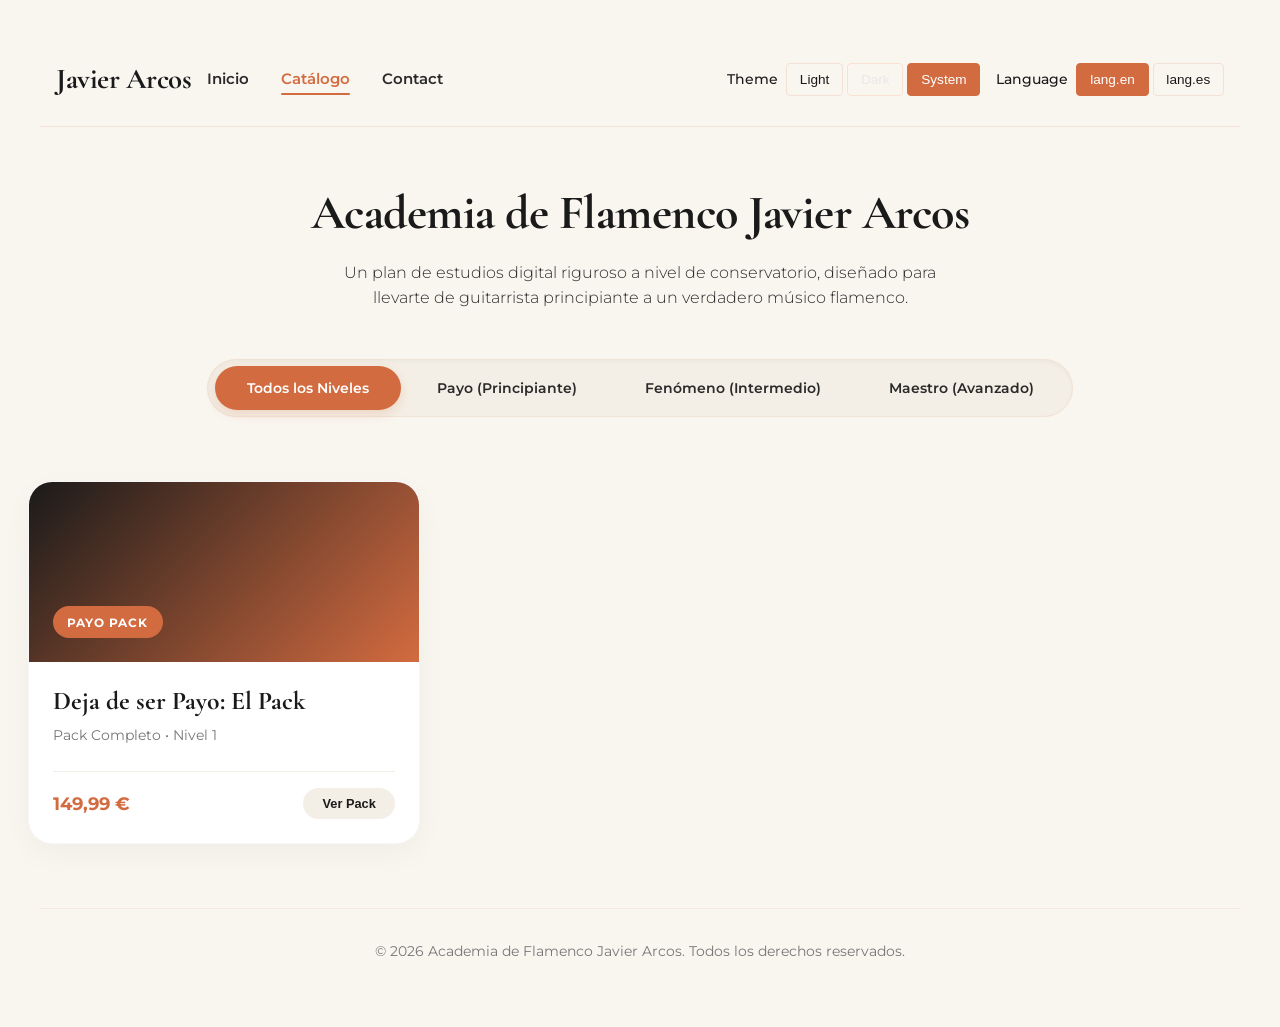
==== commit 3c6c3a34: "fix: add page content translations and fix layout spacing - Add data-i18n attributes to all page con" ====
--- a/catalogo.html
+++ b/catalogo.html
@@ -512,11 +512,11 @@
 <body>
 
     <nav class="nav-bar">
-        <a href="index.html" class="nav-logo">Javier Arcos</a>
+        <a href="index.html" class="nav-logo" data-i18n="logo">Javier Arcos</a>
         <div class="nav-links">
             <a href="index.html">Inicio</a>
             <a href="catalogo.html" class="active">Catálogo</a>
-            <a href="contacto.html">Contacto</a>
+            <a href="contacto.html" data-i18n="nav.contact">Contacto</a>
         </div>
     </nav>
 
--- a/theme.css
+++ b/theme.css
@@ -56,10 +56,21 @@
 /* Navigation */
 .nav-bar {
   border-bottom-color: var(--border-color);
+  display: flex !important;
+  flex-wrap: wrap;
+  justify-content: space-between;
+  align-items: center;
+  gap: 1rem;
 }
 
 .nav-logo {
   color: var(--charcoal);
+}
+
+.nav-links {
+  display: flex;
+  gap: 2rem;
+  flex-wrap: wrap;
 }
 
 .nav-links a {
@@ -168,10 +179,10 @@
   background: transparent;
   border: 1px solid var(--border-color);
   color: var(--charcoal);
-  padding: 0.5rem 1rem;
-  border-radius: 6px;
+  padding: 0.5rem 0.8rem;
+  border-radius: 4px;
   cursor: pointer;
-  font-size: 0.9rem;
+  font-size: 0.85rem;
   transition: all 0.35s cubic-bezier(0.16, 1, 0.3, 1);
   font-weight: 500;
 }
@@ -196,10 +207,10 @@
   background: transparent;
   border: 1px solid var(--border-color);
   color: var(--charcoal);
-  padding: 0.5rem 1rem;
-  border-radius: 6px;
+  padding: 0.5rem 0.8rem;
+  border-radius: 4px;
   cursor: pointer;
-  font-size: 0.9rem;
+  font-size: 0.85rem;
   transition: all 0.35s cubic-bezier(0.16, 1, 0.3, 1);
   font-weight: 500;
 }
@@ -225,12 +236,14 @@
   gap: 1rem;
   align-items: center;
   flex-wrap: wrap;
+  margin-left: auto;
 }
 
 .control-group {
   display: flex;
   gap: 0.5rem;
   align-items: center;
+  white-space: nowrap;
 }
 
 .control-label {
@@ -239,3 +252,26 @@
   color: var(--charcoal);
   white-space: nowrap;
 }
+
+/* Responsive controls */
+@media (max-width: 768px) {
+  .nav-bar {
+    flex-direction: column;
+    align-items: flex-start;
+    gap: 0.5rem;
+  }
+  
+  .controls-container {
+    margin-left: 0;
+    width: 100%;
+    margin-top: 0.5rem;
+  }
+  
+  .nav-links {
+    gap: 1rem;
+  }
+  
+  .control-group {
+    gap: 0.25rem;
+  }
+}
